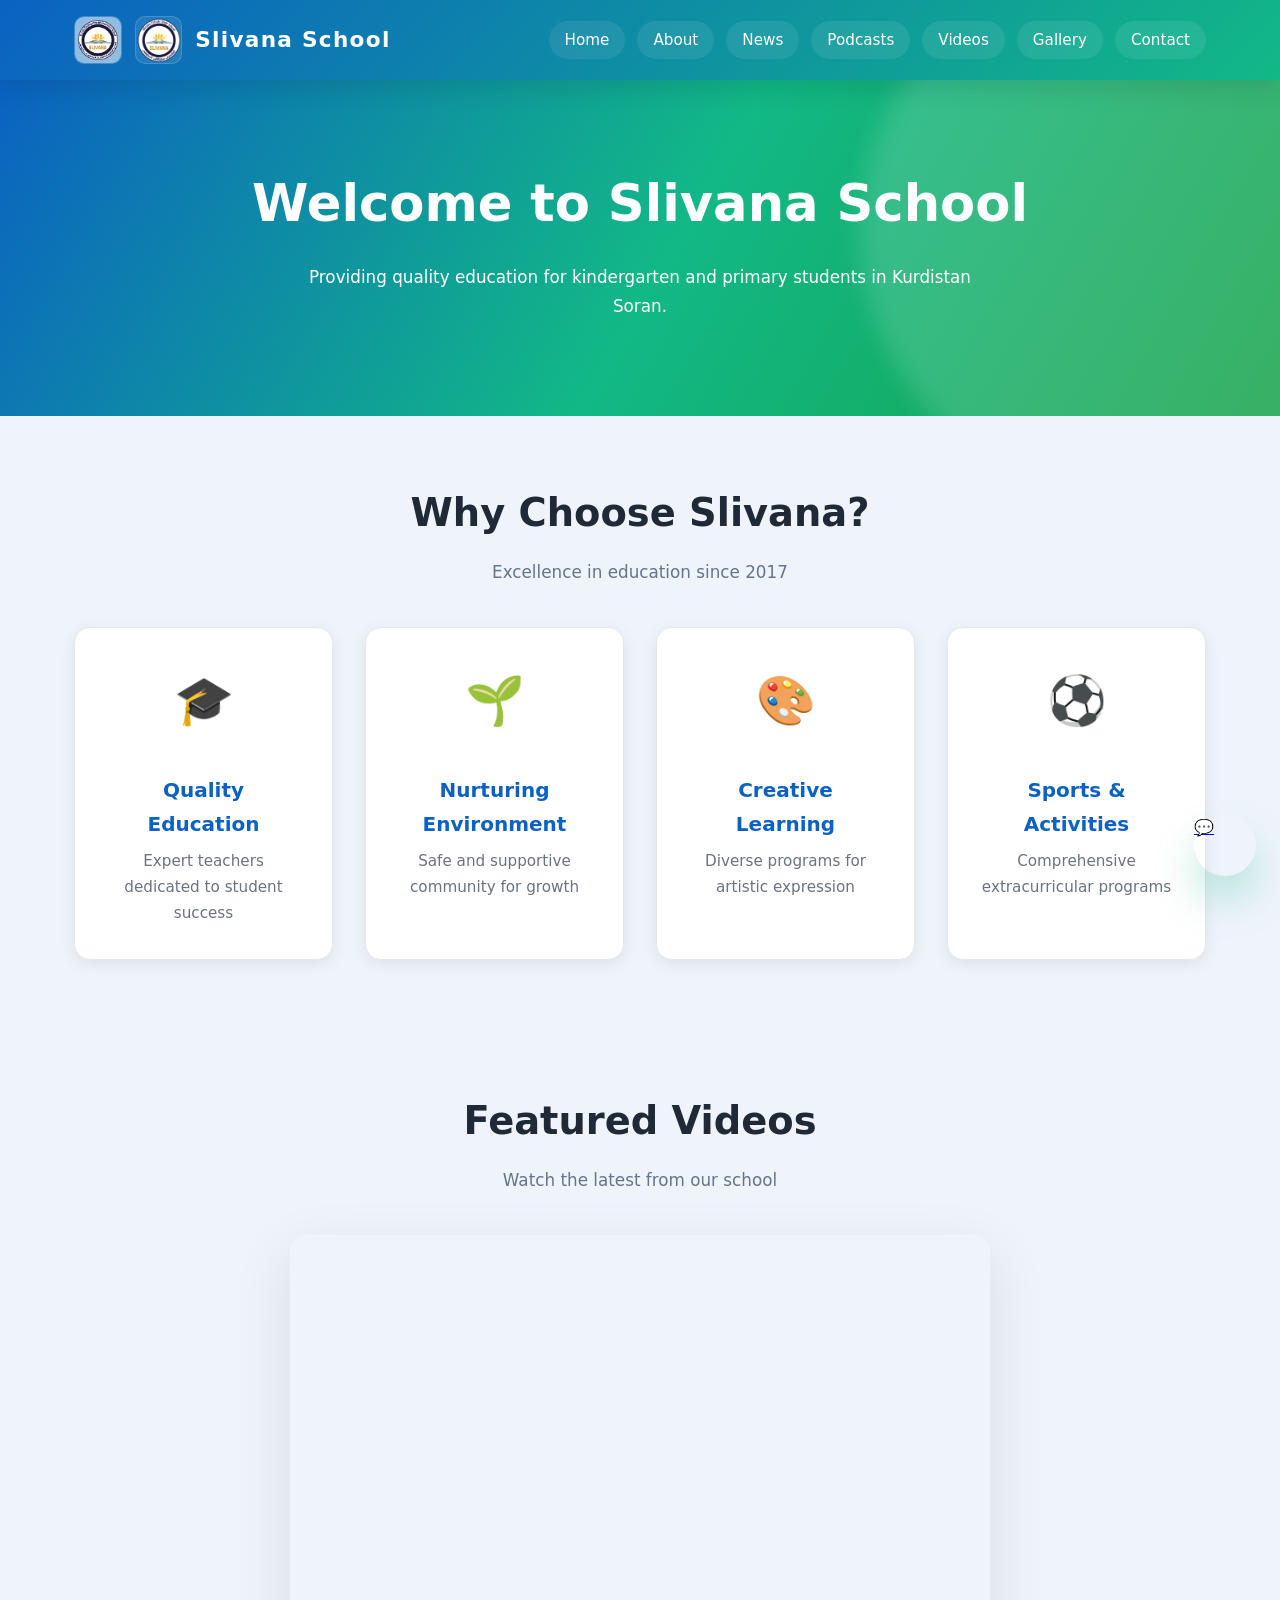
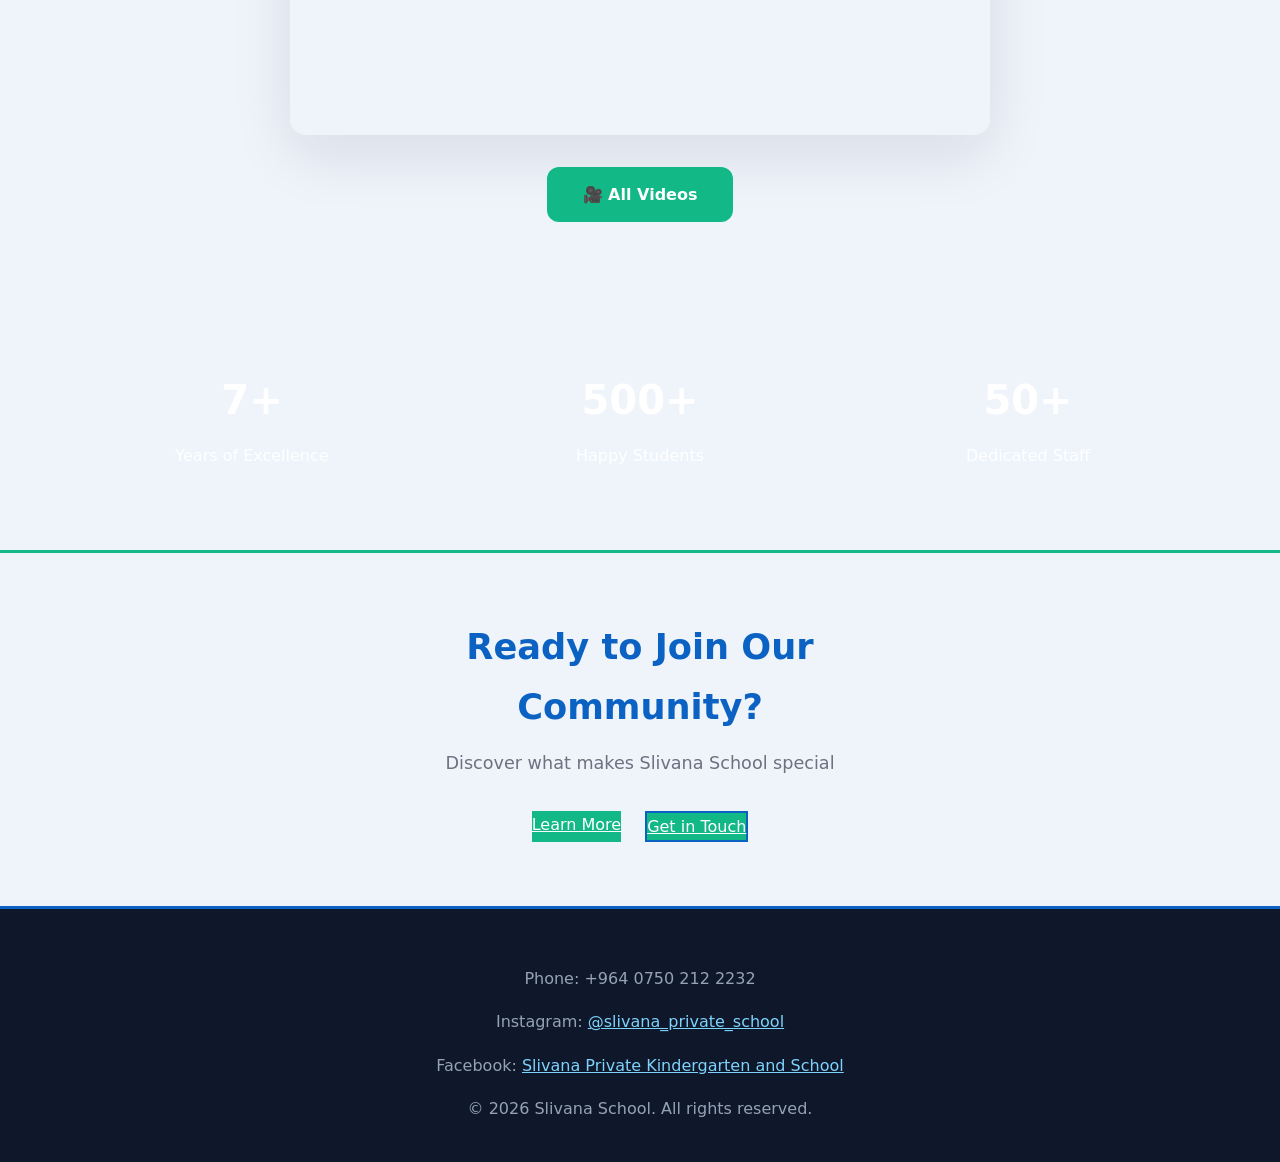
==== index.html @ aee82887 "Changes to be committed: 	new file:   README.md 	new file:   TODO.MD 	new file:   about.html 	new fi" ====
<!DOCTYPE html>
<html lang="en">
<head>
    <meta charset="UTF-8">
    <meta name="viewport" content="width=device-width, initial-scale=1.0">
    <title>Slivana School - Home</title>
    <link rel="icon" href="assets/logos/Elementry-school-logo.png">
    <link rel="stylesheet" href="css/style.css">
    <link rel="stylesheet" href="css/components.css">
    <link rel="stylesheet" href="css/responsive.css">
</head>
<body>
    <header>
        <div class="container">
            <div class="logo">
                <img src="assets/logos/Elementry-school-logo.png" alt="Slivana Elementary School Logo" class="logo-img">
                <img src="assets/logos/high-school-logo.png" alt="Slivana High School Logo" class="logo-img">
                <h1>Slivana School</h1>
            </div>
            <nav>
                <ul>
                    <li><a href="index.html">Home</a></li>
                    <li><a href="about.html">About</a></li>
                    <li><a href="news.html">News</a></li>
                    <li><a href="podcasts.html">Podcasts</a></li>
                    <li><a href="videos.html">Videos</a></li>
                    <li><a href="gallery.html">Gallery</a></li>
                    <li><a href="contact.html">Contact</a></li>
                </ul>
            </nav>
        </div>
    </header>

    <main>
        <section class="hero">
            <div class="container">
                <h2>Welcome to Slivana School</h2>
                <p>Providing quality education for kindergarten and primary students in Kurdistan Soran.</p>
            </div>
        </section>

        <section class="why-choose">
            <div class="container">
                <div class="section-header">
                    <h3>Why Choose Slivana?</h3>
                    <p>Excellence in education since 2017</p>
                </div>
                <div class="features-grid">
                    <div class="feature-card">
                        <div class="feature-icon">🎓</div>
                        <h4>Quality Education</h4>
                        <p>Expert teachers dedicated to student success</p>
                    </div>
                    <div class="feature-card">
                        <div class="feature-icon">🌱</div>
                        <h4>Nurturing Environment</h4>
                        <p>Safe and supportive community for growth</p>
                    </div>
                    <div class="feature-card">
                        <div class="feature-icon">🎨</div>
                        <h4>Creative Learning</h4>
                        <p>Diverse programs for artistic expression</p>
                    </div>
                    <div class="feature-card">
                        <div class="feature-icon">⚽</div>
                        <h4>Sports & Activities</h4>
                        <p>Comprehensive extracurricular programs</p>
                    </div>
                </div>
            </div>
        </section>

        <section class="featured-video">
            <div class="container">
                <div class="section-header">
                    <h3>Featured Videos</h3>
                    <p>Watch the latest from our school</p>
                </div>
                <div class="embed-wrapper-home">
                    <iframe src="https://www.instagram.com/reel/DW4LEtzjTVw/embed" width="100%" height="500" frameborder="0" style="border-radius: 16px;"></iframe>
                    <a href="videos.html" class="btn btn-video">🎥 All Videos</a>
                </div>
            </div>
        </section>

        <section class="stats">
            <div class="container">
                <div class="stats-grid">
                    <div class="stat-card">
                        <h3>7+</h3>
                        <p>Years of Excellence</p>
                    </div>
                    <div class="stat-card">
                        <h3>500+</h3>
                        <p>Happy Students</p>
                    </div>
                    <div class="stat-card">
                        <h3>50+</h3>
                        <p>Dedicated Staff</p>
                    </div>
                </div>
            </div>
        </section>

        <section class="cta">
            <div class="container">
                <div class="cta-content">
                    <h3>Ready to Join Our Community?</h3>
                    <p>Discover what makes Slivana School special</p>
                    <div class="cta-buttons">
                        <a href="about.html" class="btn">Learn More</a>
                        <a href="contact.html" class="btn btn-secondary">Get in Touch</a>
                    </div>
                </div>
            </div>
        </section>
    </main>

    <footer>
        <div class="container">
            <div class="contact-info">
                <p>Phone: +964 0750 212 2232</p>
                <p>Instagram: <a href="https://www.instagram.com/slivana_private_school/">@slivana_private_school</a></p>
                <p>Facebook: <a href="https://www.facebook.com/slivanaprivatekindergartenandschool">Slivana Private Kindergarten and School</a></p>
            </div>
            <p>&copy; 2026 Slivana School. All rights reserved.</p>
        </div>
    </footer>

    <script src="js/main.js"></script>

    <a href="https://wa.me/9647502122232" class="whatsapp-btn" target="_blank">💬</a>
</body>
</html>
---- css/style.css ----
/* Reset and base styles */
* {
    margin: 0;
    padding: 0;
    box-sizing: border-box;
}

body {
    font-family: 'Inter', system-ui, -apple-system, BlinkMacSystemFont, 'Segoe UI', sans-serif;
    background: #eff4fb;
    color: #1f2937;
    line-height: 1.7;
}

.container {
    max-width: 1180px;
    margin: 0 auto;
    padding: 0 24px;
}

html {
    scroll-behavior: smooth;
}

button,
a.btn {
    transition: all 0.25s ease;
}

/* Header */
header {
    background: linear-gradient(135deg, #0b62c2, #12b886);
    color: white;
    padding: 1rem 0;
    position: sticky;
    top: 0;
    z-index: 50;
    box-shadow: 0 8px 24px rgba(15, 23, 42, 0.12);
}

header .container {
    display: flex;
    align-items: center;
    justify-content: space-between;
    gap: 1rem;
}

.logo {
    display: flex;
    align-items: center;
    gap: 0.8rem;
}

.logo-img {
    height: 48px;
    width: auto;
    border-radius: 10px;
    border: 1px solid rgba(255,255,255,0.15);
    background: rgba(255,255,255,0.1);
}

.logo h1 {
    font-size: 1.35rem;
    letter-spacing: 0.06em;
    font-weight: 700;
}

nav ul {
    list-style: none;
    display: flex;
    flex-wrap: wrap;
    gap: 0.75rem;
    justify-content: flex-end;
}

nav a {
    color: white;
    text-decoration: none;
    padding: 0.65rem 1rem;
    border-radius: 999px;
    font-size: 0.95rem;
    background: rgba(255,255,255,0.08);
}

nav a:hover,
nav a.active {
    background: rgba(255,255,255,0.2);
}

/* Hero */
.hero {
    background: linear-gradient(120deg, #0b62c2 0%, #12b886 52%, #16a34a 100%);
    color: white;
    text-align: center;
    padding: 5rem 0 4rem;
    position: relative;
    overflow: hidden;
}

.hero::after {
    content: '';
    position: absolute;
    width: 540px;
    height: 540px;
    border-radius: 50%;
    background: rgba(255,255,255,0.15);
    top: -120px;
    right: -120px;
    filter: blur(12px);
}

.hero h2 {
    font-size: clamp(2.5rem, 4vw, 3.8rem);
    max-width: 820px;
    margin: 0 auto 1rem;
    animation: fadeInUp 0.8s ease both;
}

.hero p {
    max-width: 700px;
    margin: 0 auto 2rem;
    font-size: 1.05rem;
    opacity: 0.95;
    animation: fadeInUp 0.9s ease both;
}

.hero .btn {
    font-weight: 700;
    letter-spacing: 0.02em;
    box-shadow: 0 15px 35px rgba(16, 185, 129, 0.22);
}

/* Section cards */
section {
    padding: 4rem 0;
}

section:not(.hero) {
    background: transparent;
}

section .container {
    animation: fadeInUp 0.8s ease both;
}

section h3 {
    font-size: clamp(2rem, 3vw, 2.6rem);
    margin-bottom: 1.5rem;
}

.section-header {
    text-align: center;
    margin-bottom: 2.5rem;
    animation: fadeInUp 0.8s ease both;
}

.section-header h3 {
    margin: 0 0 0.8rem 0;
}

.section-header p {
    color: #64748b;
    font-size: 1.05rem;
    max-width: 620px;
    margin: 0 auto;
}

.videos-grid {
    display: grid;
    grid-template-columns: repeat(auto-fill, minmax(340px, 1fr));
    gap: 1.8rem;
}

.podcasts-grid {
    display: grid;
    grid-template-columns: repeat(auto-fit, minmax(480px, 1fr));
    gap: 2rem;
}

.search-container {
    margin-bottom: 2.5rem;
    display: flex;
    justify-content: center;
}

#search-input {
    width: 100%;
    max-width: 500px;
    padding: 0.85rem 1.2rem;
    border: 1px solid rgba(15, 23, 42, 0.12);
    border-radius: 12px;
    background: rgba(255,255,255,0.95);
    font-size: 0.95rem;
    color: #1f2937;
    box-shadow: 0 4px 15px rgba(15, 23, 42, 0.06);
    transition: all 0.3s ease;
}

#search-input:focus {
    outline: none;
    border-color: #12b886;
    box-shadow: 0 8px 25px rgba(18, 184, 134, 0.12);
}

/* About Page */
.about-text {
    background: rgba(255,255,255,0.95);
    border-radius: 18px;
    padding: 2rem;
    border: 1px solid rgba(15, 23, 42, 0.08);
    box-shadow: 0 20px 60px rgba(15, 23, 42, 0.06);
    max-width: 820px;
    margin: 0 auto;
}

.about-text h4 {
    font-size: 1.2rem;
    color: #0f172a;
    margin-top: 1.5rem;
    margin-bottom: 0.8rem;
    font-weight: 700;
}

.about-text p {
    color: #475569;
    margin-bottom: 1rem;
}

.about-text ul {
    margin: 1rem 0;
    padding-left: 1.5rem;
    color: #475569;
}

.about-text ul li {
    margin-bottom: 0.5rem;
}

/* Contact Page */
.contact-wrapper {
    display: grid;
    grid-template-columns: 1fr 1fr;
    gap: 2rem;
    margin-bottom: 3rem;
}

.contact-info-box,
.contact-form-box {
    background: rgba(255,255,255,0.95);
    border-radius: 18px;
    padding: 2.2rem;
    border: 1px solid rgba(15, 23, 42, 0.08);
    box-shadow: 0 20px 60px rgba(15, 23, 42, 0.06);
}

.contact-info-box h4,
.contact-form-box h4 {
    font-size: 1.2rem;
    color: #0f172a;
    margin-bottom: 1.2rem;
    font-weight: 700;
}

.contact-info-box p,
.contact-form-box p {
    color: #475569;
    margin-bottom: 0.8rem;
    font-size: 0.95rem;
}

.contact-form-box form {
    display: flex;
    flex-direction: column;
    gap: 1.2rem;
}

.form-group {
    display: flex;
    flex-direction: column;
}

.form-group label {
    color: #1f2937;
    font-weight: 600;
    margin-bottom: 0.5rem;
    font-size: 0.95rem;
}

.form-group input,
.form-group textarea {
    padding: 0.85rem;
    border: 1px solid rgba(15, 23, 42, 0.12);
    border-radius: 12px;
    background: rgba(255,255,255,0.95);
    font-family: inherit;
    font-size: 0.95rem;
    color: #1f2937;
    transition: all 0.3s ease;
}

.form-group input:focus,
.form-group textarea:focus {
    outline: none;
    border-color: #12b886;
    box-shadow: 0 0 0 3px rgba(18, 184, 134, 0.1);
}

.form-group textarea {
    resize: vertical;
    min-height: 120px;
}

.intro {
    padding-top: 2rem;
}

.intro p,
.about-text p {
    max-width: 780px;
    margin: 0 auto;
    color: #4b5563;
    font-size: 1.05rem;
}

.about-text ul {
    list-style: disc;
    margin: 1rem auto 0;
    max-width: 620px;
    color: #4b5563;
    padding-left: 1.2rem;
}

/* Cards */
.news-card,
.podcast-card,
.video-card,
.links-grid a,
.contact-card,
.event-card,
.staff-card {
    background: rgba(255,255,255,0.95);
    border: 1px solid rgba(15, 23, 42, 0.08);
    border-radius: 22px;
    box-shadow: 0 20px 60px rgba(15, 23, 42, 0.06);
    overflow: hidden;
}

.news-card,
.event-card,
.staff-card,
.video-card,
.podcast-card {
    padding: 1.4rem;
}

.news-card h4,
.podcast-card h4,
.video-card h4 {
    margin-bottom: 0.65rem;
    color: #0f172a;
}

.news-card p,
.podcast-info p,
.video-card p,
.about-text p {
    color: #475569;
}

.podcast-card {
    flex-wrap: wrap;
    gap: 1.2rem;
    align-items: flex-start;
}

.podcast-card iframe {
    min-width: 320px;
    flex: 0 0 320px;
    border-radius: 18px;
    height: 420px;
}

.podcast-info {
    flex: 1;
    min-width: 240px;
}

.video-card {
    display: grid;
    gap: 1rem;
    align-items: start;
}

.video-thumb {
    min-height: 220px;
    display: grid;
    place-items: center;
    background: linear-gradient(180deg, #e2e8f0 0%, #cbd5e1 100%);
    border-radius: 18px;
    color: #1e293b;
    font-weight: 700;
    text-transform: uppercase;
    letter-spacing: 0.08em;
}

.video-details h4 {
    margin-top: 0;
}

.video-details a.btn {
    display: inline-block;
    margin-top: 0.65rem;
}

.links-grid {
    display: grid;
    grid-template-columns: repeat(auto-fit, minmax(200px, 1fr));
    gap: 1rem;
}

.links-grid a {
    display: flex;
    align-items: center;
    justify-content: center;
    min-height: 120px;
    font-weight: 600;
    color: #0f172a;
    background: rgba(255,255,255,0.95);
    border: 1px solid rgba(15, 23, 42, 0.08);
    border-radius: 20px;
    text-decoration: none;
}

.links-grid a:hover {
    background: #f8fafc;
    transform: translateY(-4px);
}

/* Forms */
input,
textarea {
    background: rgba(255,255,255,0.95);
    border: 1px solid rgba(15, 23, 42, 0.12);
}

button,
a.btn {
    background: #12b886;
    color: white;
}

button:hover,
a.btn:hover {
    background: #0f766e;
}

/* WhatsApp Button */
.whatsapp-btn {
    position: fixed;
    right: 24px;
    bottom: 24px;
    width: 62px;
    height: 62px;
    border-radius: 50%;
    padding: 0;
    border: none;
    box-shadow: 0 24px 40px rgba(16, 185, 129, 0.25);
}

/* Footer */
footer {
    background: #0f172a;
    color: #e2e8f0;
    text-align: center;
    padding: 2.5rem 0;
}

footer a {
    color: #7dd3fc;
}

footer p {
    margin-top: 1rem;
    color: #94a3b8;
}

/* Animations */
@keyframes fadeInUp {
    from {
        opacity: 0;
        transform: translateY(20px);
    }
    to {
        opacity: 1;
        transform: translateY(0);
    }
}

.fade-in {
    animation: fadeInUp 0.8s ease both;
}

/* Responsive */
@media (max-width: 900px) {
    nav ul {
        justify-content: center;
    }

    header .container {
        flex-direction: column;
        align-items: stretch;
    }

    .podcast-card iframe {
        width: 100%;
        min-width: auto;
        height: 360px;
    }
}

/* Embed Wrappers */
.embed-wrapper-home {
    display: flex;
    flex-direction: column;
    align-items: center;
    gap: 2rem;
    max-width: 700px;
    margin: 0 auto;
}

.embed-wrapper-home iframe {
    width: 100%;
    height: 500px;
    box-shadow: 0 20px 60px rgba(15, 23, 42, 0.1);
    border-radius: 16px;
}

.btn-podcast,
.btn-video {
    background: linear-gradient(135deg, #0b62c2, #12b886);
    color: white;
    padding: 0.9rem 2.2rem;
    border-radius: 12px;
    font-weight: 600;
    text-decoration: none;
    display: inline-block;
    transition: all 0.35s cubic-bezier(0.34, 1.56, 0.64, 1);
    border: none;
    cursor: pointer;
    font-size: 1rem;
}

.btn-podcast:hover,
.btn-video:hover {
    transform: translateY(-4px);
    box-shadow: 0 16px 40px rgba(18, 184, 134, 0.4);
}

/* Videos Grid Embeds */
.videos-grid-embeds {
    display: grid;
    grid-template-columns: 1fr;
    gap: 3rem;
}

.video-card-embed {
    background: transparent;
    border-radius: 16px;
    overflow: hidden;
    transition: all 0.35s cubic-bezier(0.34, 1.56, 0.64, 1);
}

.video-card-embed:hover {
    transform: translateY(-4px);
}

.video-embed-wrapper {
    width: 100%;
    margin-bottom: 1.5rem;
}

.video-embed-wrapper iframe {
    width: 100%;
    height: 500px;
    max-width: 100%;
    box-shadow: 0 20px 60px rgba(15, 23, 42, 0.1);
    border-radius: 16px;
}

.video-info {
    background: rgba(255,255,255,0.95);
    border: 1px solid rgba(15, 23, 42, 0.08);
    border-radius: 12px;
    padding: 1.5rem;
    box-shadow: 0 4px 16px rgba(15, 23, 42, 0.05);
}

.video-info h4 {
    color: #0b62c2;
    font-size: 1.2rem;
    margin: 0 0 0.8rem 0;
}

.video-info p {
    color: #6b7280;
    font-size: 0.95rem;
    margin: 0.5rem 0;
    line-height: 1.5;
}

.video-date {
    color: #9ca3af;
    font-size: 0.85rem !important;
}

/* Podcasts Embeds */
.podcasts-embeds {
    display: grid;
    grid-template-columns: 1fr;
    gap: 2.5rem;
    max-width: 800px;
    margin: 0 auto;
}

/* Podcast Embeds */
.podcast-embed {
    background: transparent;
    border-radius: 16px;
    overflow: hidden;
    transition: all 0.35s cubic-bezier(0.34, 1.56, 0.64, 1);
    display: flex;
    flex-direction: column;
    gap: 1.5rem;
}

.podcast-embed:hover {
    transform: translateY(-4px);
}

.embed-wrapper {
    width: 100%;
    display: flex;
    justify-content: center;
}

.embed-wrapper iframe {
    width: 100%;
    max-width: 540px;
    height: 520px;
    border-radius: 16px;
    box-shadow: 0 20px 60px rgba(15, 23, 42, 0.1);
}

.podcast-details {
    background: rgba(255,255,255,0.95);
    border: 1px solid rgba(15, 23, 42, 0.08);
    border-radius: 12px;
    padding: 1.5rem;
    text-align: center;
    box-shadow: 0 4px 16px rgba(15, 23, 42, 0.05);
}

.podcast-details h4 {
    color: #0b62c2;
    font-size: 1.25rem;
    margin: 0 0 0.8rem 0;
}

.podcast-details p {
    color: #6b7280;
    font-size: 0.95rem;
    margin: 0.4rem 0;
}

/* Why Choose Section */
.why-choose {
    background: linear-gradient(135deg, rgba(11, 98, 194, 0.05), rgba(18, 184, 134, 0.05));
    padding: 4rem 0;
}

.features-grid {
    display: grid;
    grid-template-columns: repeat(auto-fit, minmax(240px, 1fr));
    gap: 2rem;
}

.feature-card {
    background: white;
    padding: 2rem;
    border-radius: 16px;
    text-align: center;
    box-shadow: 0 4px 16px rgba(0, 0, 0, 0.08);
    transition: all 0.35s cubic-bezier(0.4, 0, 0.2, 1);
    border: 1px solid #e5e7eb;
}

.feature-card:hover {
    transform: translateY(-8px);
    box-shadow: 0 20px 48px rgba(0, 0, 0, 0.12);
    border-color: #12b886;
}

.feature-icon {
    font-size: 3rem;
    margin-bottom: 1rem;
    display: inline-block;
}

.feature-card h4 {
    font-size: 1.25rem;
    margin: 1rem 0 0.5rem;
    color: #0b62c2;
}

.feature-card p {
    color: #6b7280;
    font-size: 0.95rem;
}

/* Stats Section */
.stats {
    background: linear-gradient(135deg, #0b62c2, #12b886);
    padding: 3.5rem 0;
    color: white;
}

.stats-grid {
    display: grid;
    grid-template-columns: repeat(auto-fit, minmax(200px, 1fr));
    gap: 2rem;
    text-align: center;
}

.stat-card {
    padding: 1.5rem;
}

.stat-card h3 {
    font-size: 2.5rem;
    margin-bottom: 0.5rem;
    font-weight: 700;
}

.stat-card p {
    font-size: 1rem;
    opacity: 0.95;
}

/* CTA Section */
.cta {
    background: linear-gradient(135deg, rgba(11, 98, 194, 0.1), rgba(18, 184, 134, 0.1));
    padding: 4rem 0;
    border-top: 3px solid #12b886;
    border-bottom: 3px solid #0b62c2;
}

.cta-content {
    text-align: center;
    max-width: 600px;
    margin: 0 auto;
}

.cta-content h3 {
    font-size: 2.2rem;
    margin-bottom: 0.8rem;
    color: #0b62c2;
}

.cta-content p {
    font-size: 1.1rem;
    color: #6b7280;
    margin-bottom: 2rem;
}

.cta-buttons {
    display: flex;
    gap: 1.5rem;
    justify-content: center;
    flex-wrap: wrap;
}

.btn-secondary {
    background: transparent;
    border: 2px solid #0b62c2;
    color: #0b62c2;
}

.btn-secondary:hover {
    background: #0b62c2;
    color: white;
}

@media (max-width: 680px) {
    .hero {
        padding: 3rem 0 2rem;
    }

    .hero h2 {
        font-size: 2.4rem;
    }

    .links-grid,
    .achievements-grid,
    .podcast-card,
    .video-card {
        grid-template-columns: 1fr;
    }

    nav a {
        padding: 0.65rem 0.85rem;
    }
    
    .why-choose {
        padding: 2.5rem 0;
    }
    
    .features-grid {
        gap: 1.2rem;
    }
    
    .feature-card {
        padding: 1.5rem;
    }
    
    .stats-grid {
        gap: 1.2rem;
    }
    
    .stat-card h3 {
        font-size: 2rem;
    }
    
    .cta-content h3 {
        font-size: 1.6rem;
    }
    
    .cta-buttons {
        flex-direction: column;
        gap: 1rem;
    }
    
    .cta-buttons a {
        width: 100%;
    }
}
---- css/components.css ----
/* Components */

/* News Card */
.news-card {
    background: rgba(255,255,255,0.95);
    padding: 1.4rem;
    border-radius: 16px;
    border: 1px solid rgba(15, 23, 42, 0.08);
    box-shadow: 0 20px 60px rgba(15, 23, 42, 0.06);
    transition: all 0.35s cubic-bezier(0.34, 1.56, 0.64, 1);
}

.news-card:hover {
    transform: translateY(-8px);
    box-shadow: 0 30px 80px rgba(15, 23, 42, 0.12);
}

.news-card h4 {
    margin-bottom: 0.65rem;
    font-size: 1.15rem;
    color: #0f172a;
}

.news-card p {
    color: #475569;
    font-size: 0.95rem;
}

/* Podcast Card */
.podcast-card {
    background: rgba(255,255,255,0.95);
    border: 1px solid rgba(15, 23, 42, 0.08);
    border-radius: 20px;
    padding: 2rem;
    display: flex;
    gap: 1.8rem;
    align-items: flex-start;
    box-shadow: 0 20px 60px rgba(15, 23, 42, 0.06);
    transition: all 0.35s cubic-bezier(0.34, 1.56, 0.64, 1);
}

.podcast-card:hover {
    transform: translateY(-6px);
    box-shadow: 0 30px 80px rgba(15, 23, 42, 0.12);
}

.podcast-card iframe {
    border-radius: 16px;
    flex-shrink: 0;
    width: 360px;
    height: 480px;
    border: none;
}

.podcast-info {
    flex: 1;
    display: flex;
    flex-direction: column;
    gap: 0.8rem;
}

.podcast-info h4 {
    font-size: 1.25rem;
    color: #0f172a;
    margin: 0;
}

.podcast-info p {
    color: #475569;
    font-size: 0.95rem;
    margin: 0;
}

.podcast-info p:first-of-type {
    font-weight: 600;
    color: #12b886;
}

/* Video Card */
.video-card {
    background: rgba(255,255,255,0.95);
    border: 1px solid rgba(15, 23, 42, 0.08);
    border-radius: 18px;
    padding: 1.2rem;
    box-shadow: 0 20px 60px rgba(15, 23, 42, 0.06);
    transition: all 0.35s cubic-bezier(0.34, 1.56, 0.64, 1);
    display: grid;
    grid-template-columns: 1fr 2fr;
    gap: 1.2rem;
    align-items: center;
}

.video-card:hover {
    transform: translateY(-6px);
    box-shadow: 0 30px 80px rgba(15, 23, 42, 0.12);
}

.video-thumb {
    min-height: 180px;
    border-radius: 14px;
    background: linear-gradient(135deg, #e2e8f0 0%, #cbd5e1 100%);
    display: flex;
    align-items: center;
    justify-content: center;
    font-size: 3rem;
    cursor: pointer;
    transition: all 0.3s ease;
}

.video-thumb:hover {
    background: linear-gradient(135deg, #cbd5e1 0%, #94a3b8 100%);
    transform: scale(1.05);
}

.video-thumb a {
    text-decoration: none;
    font-size: 3rem;
    display: flex;
    align-items: center;
    justify-content: center;
}

.video-details h4 {
    font-size: 1.15rem;
    color: #0f172a;
    margin-bottom: 0.5rem;
}

.video-desc {
    color: #64748b;
    font-size: 0.9rem;
    margin-bottom: 0.8rem;
}

.video-date {
    color: #94a3b8;
    font-size: 0.85rem;
    margin-bottom: 1rem;
}

.video-details .btn {
    display: inline-block;
    padding: 0.6rem 1rem;
    font-size: 0.9rem;
}

/* Featured Video Showcase */
.video-showcase {
    display: flex;
    flex-direction: column;
    align-items: center;
    gap: 2rem;
}

.video-embed {
    width: 100%;
    max-width: 580px;
}

.video-embed a {
    display: block;
    text-decoration: none;
    border-radius: 18px;
    overflow: hidden;
    box-shadow: 0 20px 60px rgba(15, 23, 42, 0.12);
    transition: all 0.35s cubic-bezier(0.34, 1.56, 0.64, 1);
}

.video-embed a:hover {
    transform: translateY(-8px);
    box-shadow: 0 30px 90px rgba(15, 23, 42, 0.18);
}

.video-thumb-featured {
    width: 100%;
    aspect-ratio: 16 / 9;
    background: linear-gradient(135deg, #12b886 0%, #0f766e 100%);
    display: flex;
    align-items: center;
    justify-content: center;
    font-size: 4rem;
}

.video-embed p {
    text-align: center;
    color: #0f172a;
    font-weight: 600;
    padding: 1rem;
    margin: 0;
    background: white;
}

/* Event Card */
.event-card {
    background: rgba(255,255,255,0.95);
    border: 1px solid rgba(15, 23, 42, 0.08);
    border-radius: 16px;
    padding: 1.4rem;
    box-shadow: 0 20px 60px rgba(15, 23, 42, 0.06);
    transition: all 0.3s ease;
    margin-bottom: 1.2rem;
}

.event-card:hover {
    transform: translateX(4px);
}

.event-card h4 {
    color: #0f172a;
    margin-bottom: 0.5rem;
}

.event-card p {
    color: #475569;
    font-size: 0.95rem;
}

/* Staff Card */
.staff-card {
    background: rgba(255,255,255,0.95);
    border: 1px solid rgba(15, 23, 42, 0.08);
    border-radius: 16px;
    padding: 1.4rem;
    text-align: center;
    box-shadow: 0 20px 60px rgba(15, 23, 42, 0.06);
    transition: all 0.35s cubic-bezier(0.34, 1.56, 0.64, 1);
}

.staff-card:hover {
    transform: translateY(-6px);
    box-shadow: 0 30px 80px rgba(15, 23, 42, 0.12);
}

.staff-card img {
    width: 100px;
    height: 100px;
    border-radius: 50%;
    margin-bottom: 1rem;
    border: 3px solid #12b886;
    object-fit: cover;
}

.staff-card h4 {
    color: #0f172a;
    margin-bottom: 0.3rem;
}

.staff-card p {
    color: #475569;
    font-size: 0.95rem;
}

/* Gallery */
.gallery-grid {
    display: grid;
    grid-template-columns: repeat(auto-fit, minmax(240px, 1fr));
    gap: 1.2rem;
}

.gallery-item {
    border-radius: 16px;
    overflow: hidden;
    box-shadow: 0 20px 60px rgba(15, 23, 42, 0.06);
    transition: all 0.35s cubic-bezier(0.34, 1.56, 0.64, 1);
}

.gallery-item:hover {
    transform: scale(1.04);
    box-shadow: 0 30px 80px rgba(15, 23, 42, 0.12);
}

.gallery-item img {
    width: 100%;
    height: 100%;
    object-fit: cover;
    display: block;
}

/* Staff Grid */
.staff-grid {
    display: grid;
    grid-template-columns: repeat(auto-fit, minmax(250px, 1fr));
    gap: 1.2rem;
}
---- css/responsive.css ----
/* Responsive styles */
@media (max-width: 920px) {
    header .container {
        flex-direction: column;
        gap: 1rem;
    }

    nav ul {
        justify-content: center;
        flex-wrap: wrap;
    }

    .podcast-card {
        flex-direction: column;
        gap: 1.2rem;
    }

    .podcast-card iframe {
        width: 100%;
        height: 420px;
    }

    .video-card {
        grid-template-columns: 1fr;
        gap: 1rem;
    }

    .video-showcase {
        width: 100%;
    }
}

@media (max-width: 680px) {
    .hero {
        padding: 2.5rem 0;
    }

    .hero h2 {
        font-size: 2rem;
    }

    .hero p {
        font-size: 0.95rem;
    }

    section {
        padding: 2.5rem 0;
    }

    section h3 {
        font-size: 1.8rem;
        margin-bottom: 1.2rem;
    }

    .podcast-card {
        padding: 1.2rem;
        gap: 1rem;
    }

    .podcast-card iframe {
        width: 100%;
        height: 360px;
    }

    .video-card {
        padding: 1rem;
    }

    .video-thumb {
        min-height: 140px;
        font-size: 2rem;
    }

    .links-grid,
    .videos-embeds,
    .podcasts-grid,
    .podcasts-embeds,
    .gallery-grid,
    .achievements-grid {
        grid-template-columns: 1fr;
    }
    
    .contact-wrapper {
        grid-template-columns: 1fr;
    }
    
    .embed-container {
        max-width: 100%;
    }

    .logo-img {
        height: 40px;
    }

    .logo h1 {
        font-size: 1.15rem;
    }

    nav a {
        padding: 0.5rem 0.7rem;
        font-size: 0.9rem;
    }

    .news-card,
    .event-card,
    .podcast-info {
        padding: 1rem;
    }

    .video-details h4 {
        font-size: 1rem;
    }

    .video-details .btn {
        font-size: 0.85rem;
        padding: 0.5rem 0.8rem;
    }
}

@media (max-width: 480px) {
    .hero h2 {
        font-size: 1.8rem;
    }

    nav ul {
        gap: 0.5rem;
    }

    nav a {
        padding: 0.4rem 0.6rem;
        font-size: 0.85rem;
    }

    .whatsapp-btn {
        width: 54px;
        height: 54px;
        font-size: 20px;
        bottom: 16px;
        right: 16px;
    }

    footer {
        padding: 1.5rem 0;
    }

    .video-thumb-featured {
        font-size: 2rem;
    }
}
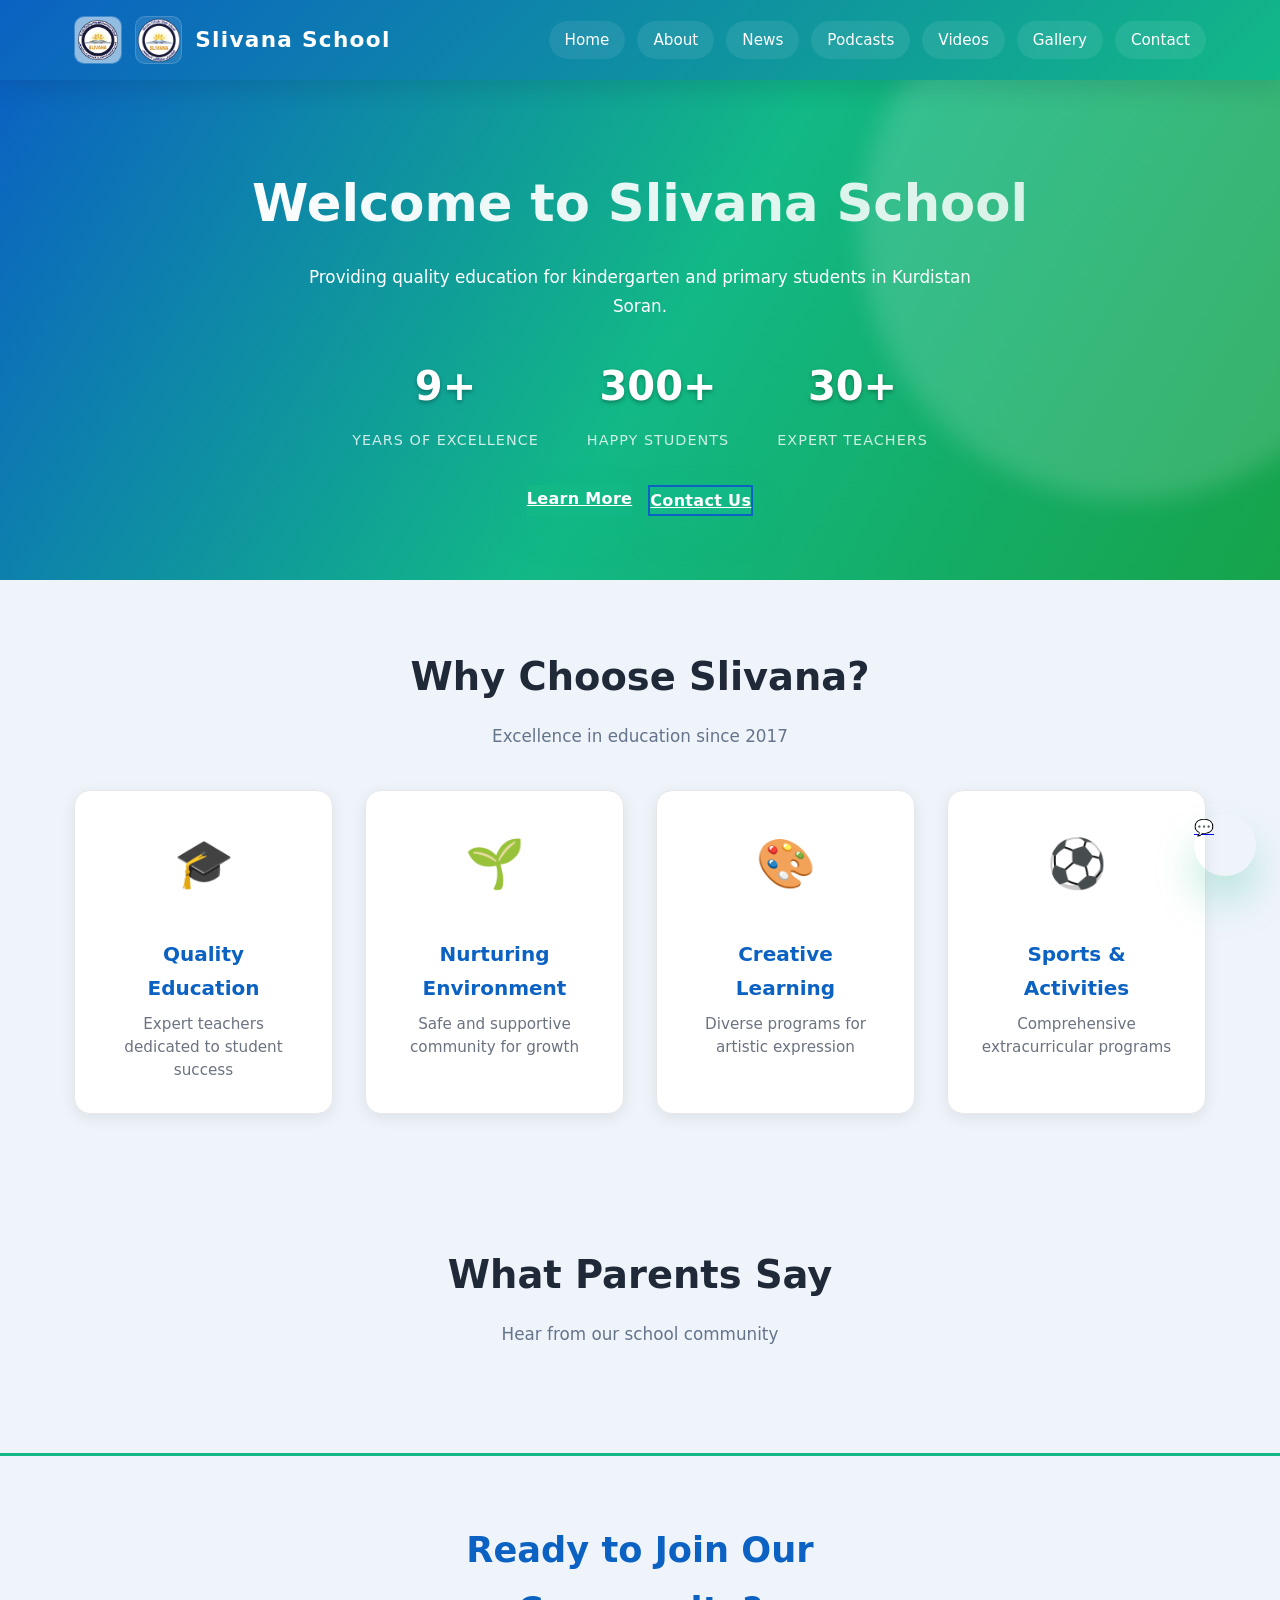
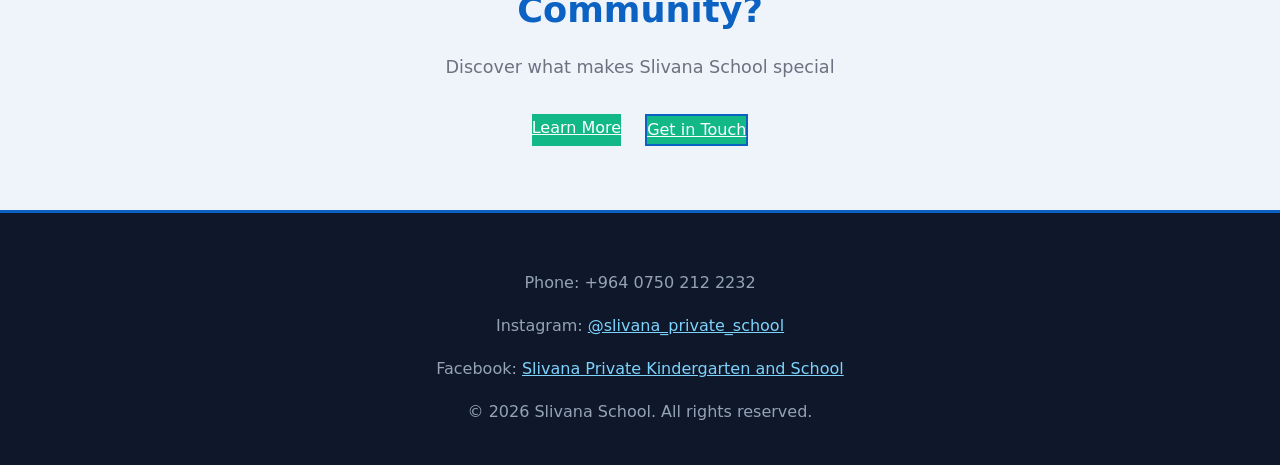
==== commit b0b2a494: "modified:   about.html 	modified:   css/responsive.css 	modified:   css/style.css 	modified:   data/" ====
--- a/index.html
+++ b/index.html
@@ -34,8 +34,28 @@
     <main>
         <section class="hero">
             <div class="container">
-                <h2>Welcome to Slivana School</h2>
-                <p>Providing quality education for kindergarten and primary students in Kurdistan Soran.</p>
+                <div class="hero-content">
+                    <h2>Welcome to Slivana School</h2>
+                    <p>Providing quality education for kindergarten and primary students in Kurdistan Soran.</p>
+                    <div class="hero-stats">
+                        <div class="stat-item">
+                            <div class="stat-number">9+</div>
+                            <div class="stat-label">Years of Excellence</div>
+                        </div>
+                        <div class="stat-item">
+                            <div class="stat-number">300+</div>
+                            <div class="stat-label">Happy Students</div>
+                        </div>
+                        <div class="stat-item">
+                            <div class="stat-number">30+</div>
+                            <div class="stat-label">Expert Teachers</div>
+                        </div>
+                    </div>
+                    <div class="hero-buttons">
+                        <a href="about.html" class="btn">Learn More</a>
+                        <a href="contact.html" class="btn btn-secondary">Contact Us</a>
+                    </div>
+                </div>
             </div>
         </section>
 
@@ -70,35 +90,13 @@
             </div>
         </section>
 
-        <section class="featured-video">
+        <section class="testimonials">
             <div class="container">
                 <div class="section-header">
-                    <h3>Featured Videos</h3>
-                    <p>Watch the latest from our school</p>
+                    <h3>What Parents Say</h3>
+                    <p>Hear from our school community</p>
                 </div>
-                <div class="embed-wrapper-home">
-                    <iframe src="https://www.instagram.com/reel/DW4LEtzjTVw/embed" width="100%" height="500" frameborder="0" style="border-radius: 16px;"></iframe>
-                    <a href="videos.html" class="btn btn-video">🎥 All Videos</a>
-                </div>
-            </div>
-        </section>
-
-        <section class="stats">
-            <div class="container">
-                <div class="stats-grid">
-                    <div class="stat-card">
-                        <h3>7+</h3>
-                        <p>Years of Excellence</p>
-                    </div>
-                    <div class="stat-card">
-                        <h3>500+</h3>
-                        <p>Happy Students</p>
-                    </div>
-                    <div class="stat-card">
-                        <h3>50+</h3>
-                        <p>Dedicated Staff</p>
-                    </div>
-                </div>
+        
             </div>
         </section>
 
--- a/css/style.css
+++ b/css/style.css
@@ -114,6 +114,10 @@
     max-width: 820px;
     margin: 0 auto 1rem;
     animation: fadeInUp 0.8s ease both;
+    background: linear-gradient(135deg, #ffffff, rgba(255,255,255,0.8));
+    -webkit-background-clip: text;
+    -webkit-text-fill-color: transparent;
+    background-clip: text;
 }
 
 .hero p {
@@ -122,6 +126,40 @@
     font-size: 1.05rem;
     opacity: 0.95;
     animation: fadeInUp 0.9s ease both;
+}
+
+.hero-stats {
+    display: flex;
+    justify-content: center;
+    gap: 3rem;
+    margin-bottom: 2rem;
+    animation: fadeInUp 1s ease both;
+}
+
+.stat-item {
+    text-align: center;
+}
+
+.stat-number {
+    font-size: 2.5rem;
+    font-weight: bold;
+    color: #ffffff;
+    margin-bottom: 0.5rem;
+    text-shadow: 0 2px 4px rgba(0,0,0,0.3);
+}
+
+.stat-label {
+    font-size: 0.9rem;
+    color: rgba(255,255,255,0.8);
+    text-transform: uppercase;
+    letter-spacing: 1px;
+}
+
+.hero-buttons {
+    display: flex;
+    gap: 1rem;
+    justify-content: center;
+    animation: fadeInUp 1.1s ease both;
 }
 
 .hero .btn {
@@ -234,6 +272,47 @@
 
 .about-text ul li {
     margin-bottom: 0.5rem;
+}
+
+.features-grid {
+    display: grid;
+    grid-template-columns: repeat(auto-fit, minmax(300px, 1fr));
+    gap: 2rem;
+    margin-top: 2rem;
+}
+
+.feature-card {
+    background: rgba(255,255,255,0.95);
+    border: 1px solid rgba(15, 23, 42, 0.08);
+    border-radius: 16px;
+    padding: 2rem;
+    text-align: center;
+    transition: all 0.35s cubic-bezier(0.34, 1.56, 0.64, 1);
+    box-shadow: 0 4px 16px rgba(15, 23, 42, 0.05);
+}
+
+.feature-card:hover {
+    transform: translateY(-4px);
+    box-shadow: 0 20px 40px rgba(15, 23, 42, 0.1);
+    border-color: #12b886;
+}
+
+.feature-icon {
+    font-size: 3rem;
+    margin-bottom: 1rem;
+}
+
+.feature-card h5 {
+    color: #0b62c2;
+    font-size: 1.2rem;
+    margin-bottom: 0.8rem;
+}
+
+.feature-card p {
+    color: #6b7280;
+    font-size: 0.95rem;
+    line-height: 1.5;
+    margin: 0;
 }
 
 /* Contact Page */
@@ -581,36 +660,10 @@
 
 .video-embed-wrapper iframe {
     width: 100%;
-    height: 500px;
+    height: 300px;
     max-width: 100%;
     box-shadow: 0 20px 60px rgba(15, 23, 42, 0.1);
     border-radius: 16px;
-}
-
-.video-info {
-    background: rgba(255,255,255,0.95);
-    border: 1px solid rgba(15, 23, 42, 0.08);
-    border-radius: 12px;
-    padding: 1.5rem;
-    box-shadow: 0 4px 16px rgba(15, 23, 42, 0.05);
-}
-
-.video-info h4 {
-    color: #0b62c2;
-    font-size: 1.2rem;
-    margin: 0 0 0.8rem 0;
-}
-
-.video-info p {
-    color: #6b7280;
-    font-size: 0.95rem;
-    margin: 0.5rem 0;
-    line-height: 1.5;
-}
-
-.video-date {
-    color: #9ca3af;
-    font-size: 0.85rem !important;
 }
 
 /* Podcasts Embeds */
@@ -646,7 +699,7 @@
 .embed-wrapper iframe {
     width: 100%;
     max-width: 540px;
-    height: 520px;
+    height: 300px;
     border-radius: 16px;
     box-shadow: 0 20px 60px rgba(15, 23, 42, 0.1);
 }
--- a/css/responsive.css
+++ b/css/responsive.css
@@ -31,16 +31,13 @@
 }
 
 @media (max-width: 680px) {
-    .hero {
-        padding: 2.5rem 0;
+    .hero-stats {
+        flex-direction: column;
+        gap: 1.5rem;
     }
 
-    .hero h2 {
+    .stat-number {
         font-size: 2rem;
-    }
-
-    .hero p {
-        font-size: 0.95rem;
     }
 
     section {
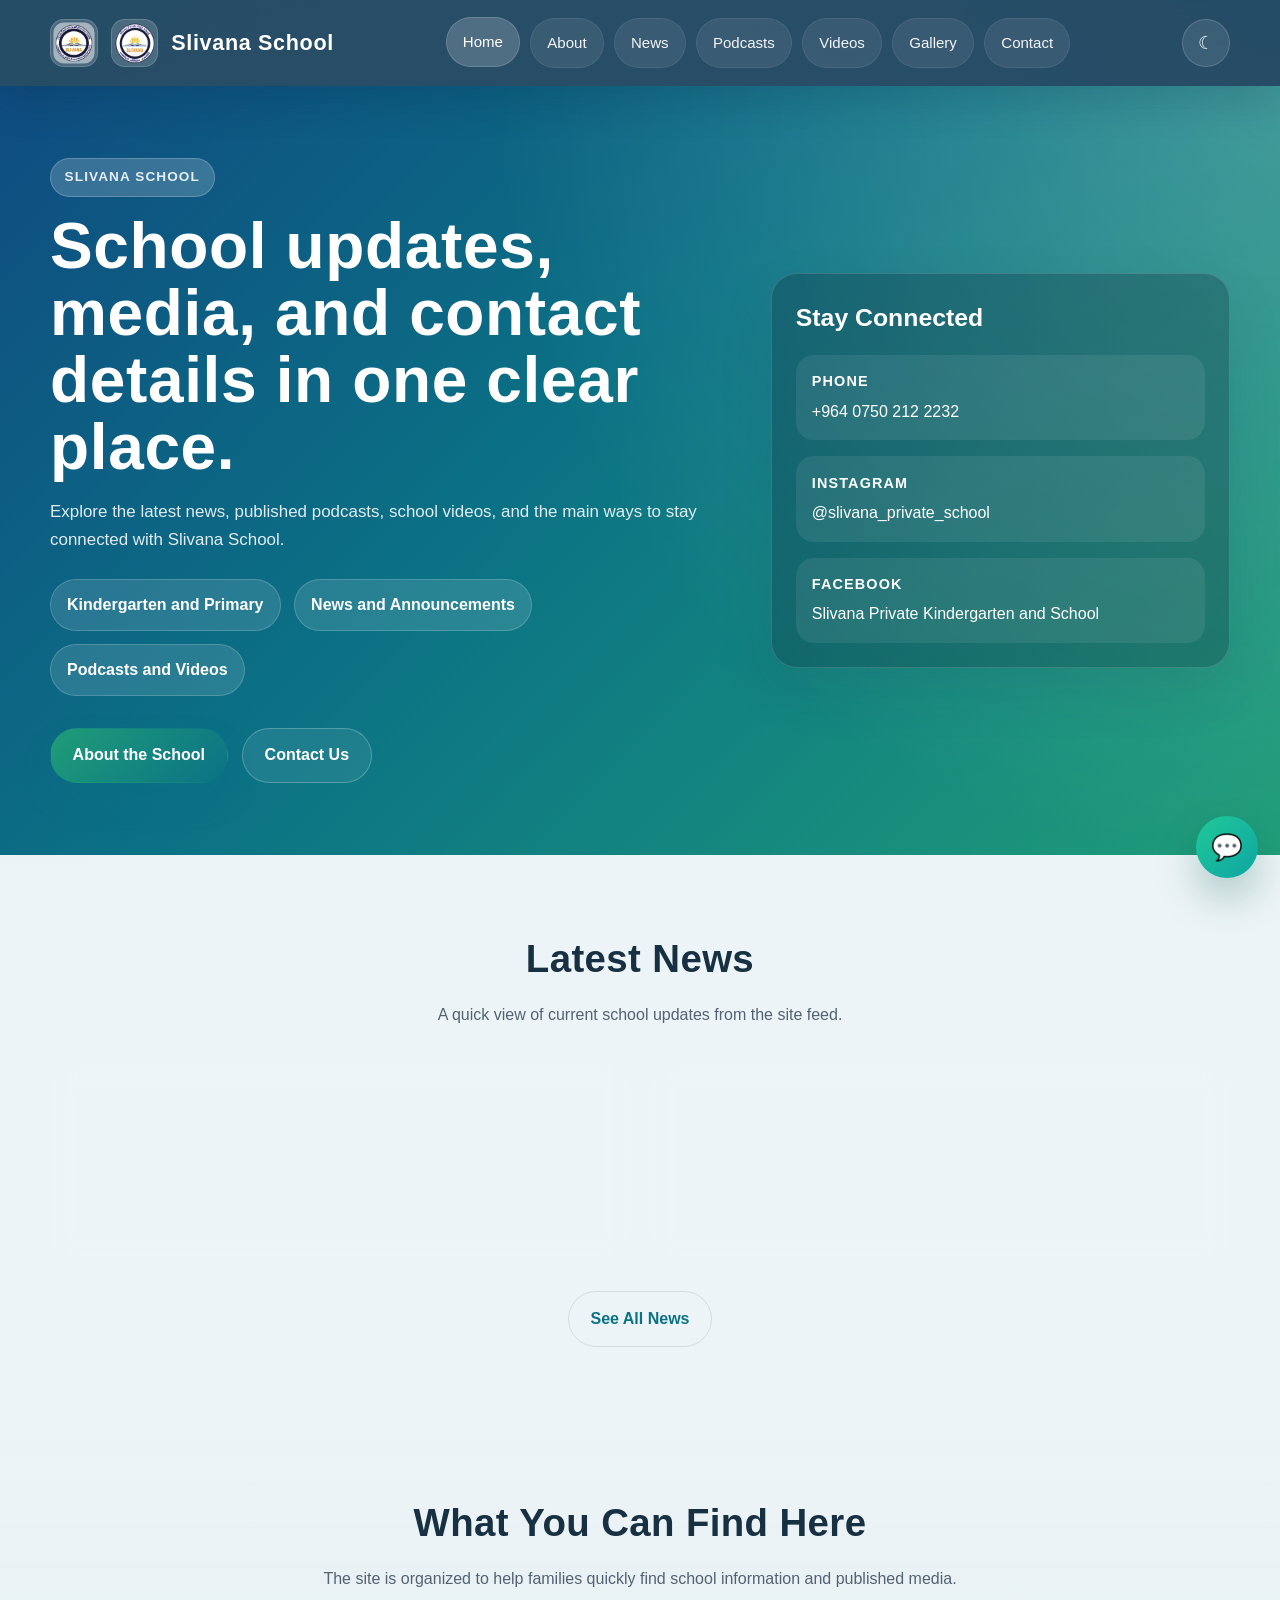
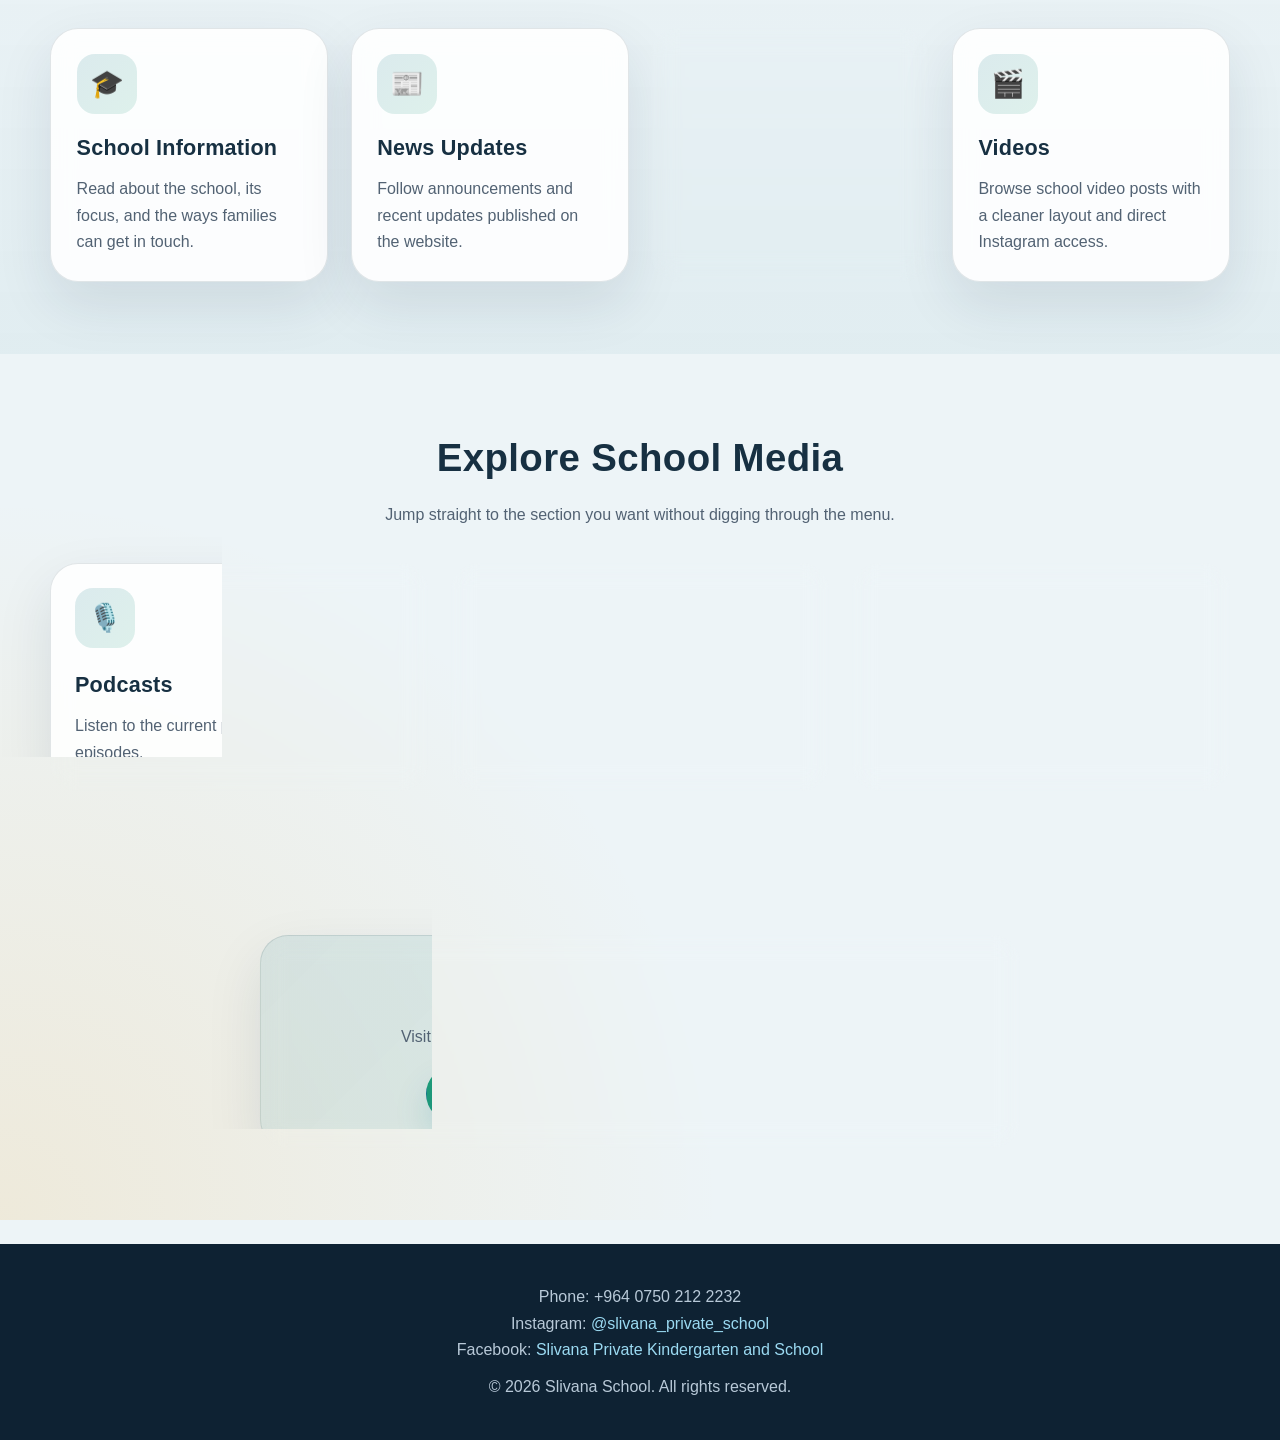
==== commit d92cb799: "new file:   .codex 	new file:   PODCAST.md 	modified:   TODO.MD modified:   about.html 	modified:   " ====
--- a/index.html
+++ b/index.html
@@ -28,86 +28,118 @@
                     <li><a href="contact.html">Contact</a></li>
                 </ul>
             </nav>
+            <button id="theme-toggle" class="theme-toggle" aria-label="Toggle light and dark mode">🌙</button>
         </div>
     </header>
 
     <main>
         <section class="hero">
             <div class="container">
-                <div class="hero-content">
-                    <h2>Welcome to Slivana School</h2>
-                    <p>Providing quality education for kindergarten and primary students in Kurdistan Soran.</p>
-                    <div class="hero-stats">
-                        <div class="stat-item">
-                            <div class="stat-number">9+</div>
-                            <div class="stat-label">Years of Excellence</div>
+                <div class="hero-layout">
+                    <div class="hero-content">
+                        <p class="eyebrow">Slivana School</p>
+                        <h2>School updates, media, and contact details in one clear place.</h2>
+                        <p>Explore the latest news, published podcasts, school videos, and the main ways to stay connected with Slivana School.</p>
+                        <div class="hero-badges">
+                            <span>Kindergarten and Primary</span>
+                            <span>News and Announcements</span>
+                            <span>Podcasts and Videos</span>
                         </div>
-                        <div class="stat-item">
-                            <div class="stat-number">300+</div>
-                            <div class="stat-label">Happy Students</div>
-                        </div>
-                        <div class="stat-item">
-                            <div class="stat-number">30+</div>
-                            <div class="stat-label">Expert Teachers</div>
+                        <div class="hero-buttons">
+                            <a href="about.html" class="btn">About the School</a>
+                            <a href="contact.html" class="btn btn-secondary">Contact Us</a>
                         </div>
                     </div>
-                    <div class="hero-buttons">
-                        <a href="about.html" class="btn">Learn More</a>
-                        <a href="contact.html" class="btn btn-secondary">Contact Us</a>
+                    <aside class="hero-panel">
+                        <h3>Stay Connected</h3>
+                        <ul class="hero-panel-list">
+                            <li><strong>Phone</strong><span>+964 0750 212 2232</span></li>
+                            <li><strong>Instagram</strong><a href="https://www.instagram.com/slivana_private_school/" target="_blank" rel="noopener noreferrer">@slivana_private_school</a></li>
+                            <li><strong>Facebook</strong><a href="https://www.facebook.com/slivanaprivatekindergartenandschool" target="_blank" rel="noopener noreferrer">Slivana Private Kindergarten and School</a></li>
+                        </ul>
+                    </div>
+                </div>                
+            </div>
+        </section>
+
+        <section class="section-shell">
+            <div class="container">
+                <div class="section-header">
+                    <h3>Latest News</h3>
+                    <p>A quick view of current school updates from the site feed.</p>
+                </div>
+                <div id="news-grid" class="news-grid" aria-live="polite"></div>
+                <div class="section-actions">
+                    <a href="news.html" class="btn btn-secondary">See All News</a>
+                </div>
+            </div>
+        </section>
+
+        <section class="section-shell why-choose">
+            <div class="container">
+                <div class="section-header">
+                    <h3>What You Can Find Here</h3>
+                    <p>The site is organized to help families quickly find school information and published media.</p>
+                </div>
+                <div class="features-grid">
+                    <div class="feature-card">
+                        <div class="feature-icon">🎓</div>
+                        <h4>School Information</h4>
+                        <p>Read about the school, its focus, and the ways families can get in touch.</p>
+                    </div>
+                    <div class="feature-card">
+                        <div class="feature-icon">📰</div>
+                        <h4>News Updates</h4>
+                        <p>Follow announcements and recent updates published on the website.</p>
+                    </div>
+                    <div class="feature-card">
+                        <div class="feature-icon">🎙️</div>
+                        <h4>Podcasts</h4>
+                        <p>Listen to the podcast posts that are already shared through the school’s media channels.</p>
+                    </div>
+                    <div class="feature-card">
+                        <div class="feature-icon">🎬</div>
+                        <h4>Videos</h4>
+                        <p>Browse school video posts with a cleaner layout and direct Instagram access.</p>
                     </div>
                 </div>
             </div>
         </section>
 
-        <section class="why-choose">
+        <section class="section-shell">
             <div class="container">
                 <div class="section-header">
-                    <h3>Why Choose Slivana?</h3>
-                    <p>Excellence in education since 2017</p>
+                    <h3>Explore School Media</h3>
+                    <p>Jump straight to the section you want without digging through the menu.</p>
                 </div>
-                <div class="features-grid">
-                    <div class="feature-card">
-                        <div class="feature-icon">🎓</div>
-                        <h4>Quality Education</h4>
-                        <p>Expert teachers dedicated to student success</p>
-                    </div>
-                    <div class="feature-card">
-                        <div class="feature-icon">🌱</div>
-                        <h4>Nurturing Environment</h4>
-                        <p>Safe and supportive community for growth</p>
-                    </div>
-                    <div class="feature-card">
-                        <div class="feature-icon">🎨</div>
-                        <h4>Creative Learning</h4>
-                        <p>Diverse programs for artistic expression</p>
-                    </div>
-                    <div class="feature-card">
-                        <div class="feature-icon">⚽</div>
-                        <h4>Sports & Activities</h4>
-                        <p>Comprehensive extracurricular programs</p>
-                    </div>
+                <div class="quick-links-grid">
+                    <a class="quick-link-card" href="podcasts.html">
+                        <span class="quick-link-icon">🎙️</span>
+                        <h4>Podcasts</h4>
+                        <p>Listen to the current published podcast episodes.</p>
+                    </a>
+                    <a class="quick-link-card" href="videos.html">
+                        <span class="quick-link-icon">🎥</span>
+                        <h4>Videos</h4>
+                        <p>Open the latest school videos and watch them in a cleaner card layout.</p>
+                    </a>
+                    <a class="quick-link-card" href="gallery.html">
+                        <span class="quick-link-icon">🖼️</span>
+                        <h4>Gallery</h4>
+                        <p>See where approved photo highlights can be added to the site.</p>
+                    </a>
                 </div>
             </div>
         </section>
 
-        <section class="testimonials">
-            <div class="container">
-                <div class="section-header">
-                    <h3>What Parents Say</h3>
-                    <p>Hear from our school community</p>
-                </div>
-        
-            </div>
-        </section>
-
-        <section class="cta">
+        <section class="section-shell cta">
             <div class="container">
                 <div class="cta-content">
-                    <h3>Ready to Join Our Community?</h3>
-                    <p>Discover what makes Slivana School special</p>
+                    <h3>Need More Information?</h3>
+                    <p>Visit the contact page for the school phone number and social links.</p>
                     <div class="cta-buttons">
-                        <a href="about.html" class="btn">Learn More</a>
-                        <a href="contact.html" class="btn btn-secondary">Get in Touch</a>
+                        <a href="about.html" class="btn">Read About the School</a>
+                        <a href="contact.html" class="btn btn-secondary">Open Contact Page</a>
                     </div>
                 </div>
             </div>
@@ -118,15 +150,17 @@
         <div class="container">
             <div class="contact-info">
                 <p>Phone: +964 0750 212 2232</p>
-                <p>Instagram: <a href="https://www.instagram.com/slivana_private_school/">@slivana_private_school</a></p>
-                <p>Facebook: <a href="https://www.facebook.com/slivanaprivatekindergartenandschool">Slivana Private Kindergarten and School</a></p>
+                <p>Instagram: <a href="https://www.instagram.com/slivana_private_school/" target="_blank" rel="noopener noreferrer">@slivana_private_school</a></p>
+                <p>Facebook: <a href="https://www.facebook.com/slivanaprivatekindergartenandschool" target="_blank" rel="noopener noreferrer">Slivana Private Kindergarten and School</a></p>
             </div>
             <p>&copy; 2026 Slivana School. All rights reserved.</p>
         </div>
     </footer>
 
+    <script src="js/embed.js"></script>
     <script src="js/main.js"></script>
+    <script src="js/theme.js"></script>
 
-    <a href="https://wa.me/9647502122232" class="whatsapp-btn" target="_blank">💬</a>
+    <a href="https://wa.me/9647502122232" class="whatsapp-btn" target="_blank" rel="noopener noreferrer" aria-label="Chat with Slivana School on WhatsApp">💬</a>
 </body>
-</html>+</html>
--- a/css/style.css
+++ b/css/style.css
@@ -1,48 +1,191 @@
-/* Reset and base styles */
+/* Base */
+:root {
+    --font-body: "Trebuchet MS", "Avenir Next", "Segoe UI", sans-serif;
+    --font-heading: "Gill Sans", "Trebuchet MS", "Segoe UI", sans-serif;
+    --bg: #edf4f7;
+    --bg-accent: #d7efe5;
+    --surface: rgba(255, 255, 255, 0.88);
+    --surface-strong: #ffffff;
+    --surface-soft: rgba(244, 250, 246, 0.92);
+    --text: #173042;
+    --text-soft: #526273;
+    --line: rgba(23, 48, 66, 0.12);
+    --shadow: 0 22px 55px rgba(15, 44, 66, 0.10);
+    --shadow-strong: 0 28px 75px rgba(15, 44, 66, 0.16);
+    --primary: #0b7285;
+    --primary-strong: #0f4c81;
+    --secondary: #1f9d78;
+    --highlight: #f59e0b;
+}
+
+body.dark-mode {
+    --bg: #0c1925;
+    --bg-accent: #102637;
+    --surface: rgba(15, 27, 39, 0.88);
+    --surface-strong: #132233;
+    --surface-soft: rgba(17, 34, 51, 0.94);
+    --text: #e7eef7;
+    --text-soft: #abc0d4;
+    --line: rgba(231, 238, 247, 0.10);
+    --shadow: 0 26px 70px rgba(0, 0, 0, 0.32);
+    --shadow-strong: 0 32px 90px rgba(0, 0, 0, 0.38);
+    --primary: #3db1c7;
+    --primary-strong: #7cc9ff;
+    --secondary: #3cbf92;
+    --highlight: #fbbf24;
+}
+
 * {
+    box-sizing: border-box;
     margin: 0;
     padding: 0;
-    box-sizing: border-box;
-}
-
-body {
-    font-family: 'Inter', system-ui, -apple-system, BlinkMacSystemFont, 'Segoe UI', sans-serif;
-    background: #eff4fb;
-    color: #1f2937;
-    line-height: 1.7;
-}
-
-.container {
-    max-width: 1180px;
-    margin: 0 auto;
-    padding: 0 24px;
 }
 
 html {
     scroll-behavior: smooth;
 }
 
-button,
-a.btn {
-    transition: all 0.25s ease;
+body {
+    font-family: var(--font-body);
+    background:
+        radial-gradient(circle at top left, rgba(31, 157, 120, 0.10), transparent 28%),
+        radial-gradient(circle at top right, rgba(11, 114, 133, 0.12), transparent 24%),
+        linear-gradient(180deg, var(--bg-accent) 0%, var(--bg) 22%, var(--bg) 100%);
+    color: var(--text);
+    line-height: 1.65;
+    min-height: 100vh;
+}
+
+img {
+    display: block;
+    max-width: 100%;
+}
+
+a {
+    color: var(--primary);
+    text-decoration: none;
+}
+
+a:hover {
+    color: var(--primary-strong);
+}
+
+main {
+    position: relative;
+}
+
+section {
+    padding: 4.5rem 0;
+}
+
+.container {
+    width: min(1180px, calc(100% - 2rem));
+    margin: 0 auto;
+}
+
+.eyebrow {
+    display: inline-flex;
+    align-items: center;
+    gap: 0.45rem;
+    padding: 0.45rem 0.85rem;
+    border-radius: 999px;
+    background: rgba(255, 255, 255, 0.18);
+    border: 1px solid rgba(255, 255, 255, 0.2);
+    color: inherit;
+    font-size: 0.85rem;
+    font-weight: 700;
+    letter-spacing: 0.08em;
+    text-transform: uppercase;
+}
+
+.section-shell {
+    position: relative;
+}
+
+.section-header {
+    text-align: center;
+    max-width: 700px;
+    margin: 0 auto 2.2rem;
+}
+
+.section-header-left {
+    margin: 0;
+    text-align: left;
+}
+
+.section-header-tight {
+    margin-top: 3rem;
+}
+
+.section-header h3,
+.page-hero h2,
+.hero h2,
+footer h4,
+.quick-link-card h4,
+.feature-card h4,
+.media-details h4,
+.news-card h4,
+.info-card h4,
+.contact-info-box h4,
+.contact-form-box h4,
+.state-card h4,
+.gallery-placeholder-card h4 {
+    font-family: var(--font-heading);
+    font-weight: 700;
+    letter-spacing: 0.01em;
+}
+
+.section-header h3 {
+    font-size: clamp(2rem, 3vw, 2.8rem);
+    margin-bottom: 0.75rem;
+}
+
+.section-header p,
+.results-summary {
+    color: var(--text-soft);
+}
+
+.section-toolbar {
+    display: flex;
+    align-items: end;
+    justify-content: space-between;
+    gap: 1.5rem;
+    margin-bottom: 1rem;
+}
+
+.results-summary {
+    min-height: 1.5rem;
+    margin: 0 0 1.35rem;
+    font-size: 0.95rem;
+    font-weight: 600;
+}
+
+.section-actions {
+    display: flex;
+    justify-content: center;
+    margin-top: 2rem;
 }
 
 /* Header */
 header {
-    background: linear-gradient(135deg, #0b62c2, #12b886);
-    color: white;
-    padding: 1rem 0;
     position: sticky;
     top: 0;
-    z-index: 50;
-    box-shadow: 0 8px 24px rgba(15, 23, 42, 0.12);
+    z-index: 100;
+    backdrop-filter: blur(18px);
+    background: rgba(12, 52, 83, 0.86);
+    box-shadow: 0 16px 38px rgba(8, 31, 53, 0.16);
+}
+
+body.dark-mode header {
+    background: rgba(7, 16, 28, 0.92);
 }
 
 header .container {
-    display: flex;
-    align-items: center;
-    justify-content: space-between;
+    display: grid;
+    grid-template-columns: auto 1fr auto;
+    align-items: center;
     gap: 1rem;
+    min-height: 86px;
 }
 
 .logo {
@@ -52,847 +195,330 @@
 }
 
 .logo-img {
+    width: auto;
     height: 48px;
-    width: auto;
-    border-radius: 10px;
-    border: 1px solid rgba(255,255,255,0.15);
-    background: rgba(255,255,255,0.1);
+    border-radius: 14px;
+    background: rgba(255, 255, 255, 0.16);
+    border: 1px solid rgba(255, 255, 255, 0.16);
+    padding: 0.15rem;
 }
 
 .logo h1 {
+    color: #ffffff;
+    font-family: var(--font-heading);
     font-size: 1.35rem;
-    letter-spacing: 0.06em;
-    font-weight: 700;
+    letter-spacing: 0.03em;
 }
 
 nav ul {
     list-style: none;
     display: flex;
     flex-wrap: wrap;
-    gap: 0.75rem;
-    justify-content: flex-end;
+    justify-content: center;
+    gap: 0.65rem;
 }
 
 nav a {
-    color: white;
-    text-decoration: none;
-    padding: 0.65rem 1rem;
+    display: inline-flex;
+    align-items: center;
+    justify-content: center;
+    padding: 0.7rem 1rem;
     border-radius: 999px;
-    font-size: 0.95rem;
-    background: rgba(255,255,255,0.08);
+    color: rgba(255, 255, 255, 0.94);
+    background: rgba(255, 255, 255, 0.08);
+    border: 1px solid rgba(255, 255, 255, 0.08);
+    font-size: 0.94rem;
+    transition: transform 0.25s ease, background 0.25s ease, border-color 0.25s ease;
 }
 
 nav a:hover,
 nav a.active {
-    background: rgba(255,255,255,0.2);
+    color: #ffffff;
+    background: rgba(255, 255, 255, 0.18);
+    border-color: rgba(255, 255, 255, 0.16);
+    transform: translateY(-1px);
+}
+
+.theme-toggle {
+    appearance: none;
+    border: 1px solid rgba(255, 255, 255, 0.16);
+    background: rgba(255, 255, 255, 0.1);
+    color: #ffffff;
+    width: 48px;
+    height: 48px;
+    border-radius: 50%;
+    cursor: pointer;
+    font-size: 1.15rem;
+    transition: transform 0.25s ease, background 0.25s ease;
+}
+
+.theme-toggle:hover {
+    transform: translateY(-1px);
+    background: rgba(255, 255, 255, 0.2);
 }
 
 /* Hero */
+.hero,
+.page-hero {
+    overflow: hidden;
+}
+
+.hero::before,
+.page-hero::before {
+    content: "";
+    position: absolute;
+    inset: 0;
+    background:
+        radial-gradient(circle at top right, rgba(255, 255, 255, 0.20), transparent 26%),
+        radial-gradient(circle at bottom left, rgba(245, 158, 11, 0.12), transparent 24%);
+    pointer-events: none;
+}
+
 .hero {
-    background: linear-gradient(120deg, #0b62c2 0%, #12b886 52%, #16a34a 100%);
-    color: white;
-    text-align: center;
-    padding: 5rem 0 4rem;
+    background: linear-gradient(135deg, #0f4c81 0%, #0b7285 45%, #1f9d78 100%);
+    color: #ffffff;
+}
+
+.page-hero {
+    background: linear-gradient(135deg, rgba(15, 76, 129, 0.96), rgba(11, 114, 133, 0.92));
+    color: #ffffff;
+    padding-top: 4rem;
+    padding-bottom: 3.5rem;
+}
+
+.hero p,
+.page-hero p {
+    color: rgba(255, 255, 255, 0.88);
+}
+
+.hero .container,
+.page-hero .container {
     position: relative;
-    overflow: hidden;
-}
-
-.hero::after {
-    content: '';
-    position: absolute;
-    width: 540px;
-    height: 540px;
-    border-radius: 50%;
-    background: rgba(255,255,255,0.15);
-    top: -120px;
-    right: -120px;
-    filter: blur(12px);
-}
-
-.hero h2 {
-    font-size: clamp(2.5rem, 4vw, 3.8rem);
-    max-width: 820px;
-    margin: 0 auto 1rem;
-    animation: fadeInUp 0.8s ease both;
-    background: linear-gradient(135deg, #ffffff, rgba(255,255,255,0.8));
-    -webkit-background-clip: text;
-    -webkit-text-fill-color: transparent;
-    background-clip: text;
-}
-
-.hero p {
-    max-width: 700px;
-    margin: 0 auto 2rem;
-    font-size: 1.05rem;
-    opacity: 0.95;
-    animation: fadeInUp 0.9s ease both;
-}
-
-.hero-stats {
+    z-index: 1;
+}
+
+.hero-layout {
+    display: grid;
+    grid-template-columns: minmax(0, 1.2fr) minmax(290px, 0.8fr);
+    gap: 2rem;
+    align-items: center;
+}
+
+.hero-content h2,
+.page-hero h2 {
+    font-size: clamp(2.5rem, 5vw, 4.25rem);
+    line-height: 1.05;
+    margin: 1rem 0 1rem;
+}
+
+.page-hero-content {
+    max-width: 780px;
+}
+
+.page-hero h2 {
+    font-size: clamp(2.1rem, 4vw, 3.5rem);
+}
+
+.hero-content > p:last-of-type,
+.page-hero p:last-of-type {
+    max-width: 720px;
+    font-size: 1.06rem;
+}
+
+.hero-badges {
     display: flex;
-    justify-content: center;
-    gap: 3rem;
-    margin-bottom: 2rem;
-    animation: fadeInUp 1s ease both;
-}
-
-.stat-item {
-    text-align: center;
-}
-
-.stat-number {
-    font-size: 2.5rem;
-    font-weight: bold;
-    color: #ffffff;
-    margin-bottom: 0.5rem;
-    text-shadow: 0 2px 4px rgba(0,0,0,0.3);
-}
-
-.stat-label {
+    flex-wrap: wrap;
+    gap: 0.85rem;
+    margin: 1.6rem 0 2rem;
+}
+
+.hero-badges span {
+    display: inline-flex;
+    align-items: center;
+    padding: 0.72rem 1rem;
+    border-radius: 999px;
+    background: rgba(255, 255, 255, 0.12);
+    border: 1px solid rgba(255, 255, 255, 0.18);
+    font-weight: 600;
+}
+
+.hero-buttons,
+.cta-buttons {
+    display: flex;
+    flex-wrap: wrap;
+    gap: 0.9rem;
+}
+
+.hero .btn-secondary {
+    color: #ffffff;
+    background: rgba(255, 255, 255, 0.08);
+    border-color: rgba(255, 255, 255, 0.24);
+}
+
+.hero .btn-secondary:hover {
+    color: #ffffff;
+    background: rgba(255, 255, 255, 0.16);
+}
+
+.hero-panel {
+    padding: 1.5rem;
+    border-radius: 26px;
+    background: rgba(8, 30, 47, 0.26);
+    border: 1px solid rgba(255, 255, 255, 0.14);
+    box-shadow: var(--shadow);
+}
+
+.hero-panel h3 {
+    font-size: 1.55rem;
+    margin-bottom: 1rem;
+}
+
+.hero-panel-list {
+    list-style: none;
+    display: grid;
+    gap: 1rem;
+}
+
+.hero-panel-list li {
+    display: grid;
+    gap: 0.3rem;
+    padding: 0.95rem 1rem;
+    border-radius: 18px;
+    background: rgba(255, 255, 255, 0.08);
+}
+
+.hero-panel-list strong {
     font-size: 0.9rem;
-    color: rgba(255,255,255,0.8);
-    text-transform: uppercase;
-    letter-spacing: 1px;
-}
-
-.hero-buttons {
-    display: flex;
-    gap: 1rem;
-    justify-content: center;
-    animation: fadeInUp 1.1s ease both;
-}
-
-.hero .btn {
-    font-weight: 700;
-    letter-spacing: 0.02em;
-    box-shadow: 0 15px 35px rgba(16, 185, 129, 0.22);
-}
-
-/* Section cards */
-section {
-    padding: 4rem 0;
-}
-
-section:not(.hero) {
-    background: transparent;
-}
-
-section .container {
-    animation: fadeInUp 0.8s ease both;
-}
-
-section h3 {
-    font-size: clamp(2rem, 3vw, 2.6rem);
-    margin-bottom: 1.5rem;
-}
-
-.section-header {
-    text-align: center;
-    margin-bottom: 2.5rem;
-    animation: fadeInUp 0.8s ease both;
-}
-
-.section-header h3 {
-    margin: 0 0 0.8rem 0;
-}
-
-.section-header p {
-    color: #64748b;
-    font-size: 1.05rem;
-    max-width: 620px;
-    margin: 0 auto;
-}
-
-.videos-grid {
-    display: grid;
-    grid-template-columns: repeat(auto-fill, minmax(340px, 1fr));
-    gap: 1.8rem;
-}
-
-.podcasts-grid {
-    display: grid;
-    grid-template-columns: repeat(auto-fit, minmax(480px, 1fr));
-    gap: 2rem;
-}
-
-.search-container {
-    margin-bottom: 2.5rem;
-    display: flex;
-    justify-content: center;
-}
-
-#search-input {
-    width: 100%;
-    max-width: 500px;
-    padding: 0.85rem 1.2rem;
-    border: 1px solid rgba(15, 23, 42, 0.12);
-    border-radius: 12px;
-    background: rgba(255,255,255,0.95);
-    font-size: 0.95rem;
-    color: #1f2937;
-    box-shadow: 0 4px 15px rgba(15, 23, 42, 0.06);
-    transition: all 0.3s ease;
-}
-
-#search-input:focus {
-    outline: none;
-    border-color: #12b886;
-    box-shadow: 0 8px 25px rgba(18, 184, 134, 0.12);
-}
-
-/* About Page */
-.about-text {
-    background: rgba(255,255,255,0.95);
-    border-radius: 18px;
-    padding: 2rem;
-    border: 1px solid rgba(15, 23, 42, 0.08);
-    box-shadow: 0 20px 60px rgba(15, 23, 42, 0.06);
-    max-width: 820px;
-    margin: 0 auto;
-}
-
-.about-text h4 {
-    font-size: 1.2rem;
-    color: #0f172a;
-    margin-top: 1.5rem;
-    margin-bottom: 0.8rem;
-    font-weight: 700;
-}
-
-.about-text p {
-    color: #475569;
-    margin-bottom: 1rem;
-}
-
-.about-text ul {
-    margin: 1rem 0;
-    padding-left: 1.5rem;
-    color: #475569;
-}
-
-.about-text ul li {
-    margin-bottom: 0.5rem;
-}
-
-.features-grid {
-    display: grid;
-    grid-template-columns: repeat(auto-fit, minmax(300px, 1fr));
-    gap: 2rem;
-    margin-top: 2rem;
-}
-
-.feature-card {
-    background: rgba(255,255,255,0.95);
-    border: 1px solid rgba(15, 23, 42, 0.08);
-    border-radius: 16px;
-    padding: 2rem;
-    text-align: center;
-    transition: all 0.35s cubic-bezier(0.34, 1.56, 0.64, 1);
-    box-shadow: 0 4px 16px rgba(15, 23, 42, 0.05);
-}
-
-.feature-card:hover {
-    transform: translateY(-4px);
-    box-shadow: 0 20px 40px rgba(15, 23, 42, 0.1);
-    border-color: #12b886;
-}
-
-.feature-icon {
-    font-size: 3rem;
-    margin-bottom: 1rem;
-}
-
-.feature-card h5 {
-    color: #0b62c2;
-    font-size: 1.2rem;
-    margin-bottom: 0.8rem;
-}
-
-.feature-card p {
-    color: #6b7280;
-    font-size: 0.95rem;
-    line-height: 1.5;
-    margin: 0;
-}
-
-/* Contact Page */
-.contact-wrapper {
-    display: grid;
-    grid-template-columns: 1fr 1fr;
-    gap: 2rem;
-    margin-bottom: 3rem;
-}
-
-.contact-info-box,
-.contact-form-box {
-    background: rgba(255,255,255,0.95);
-    border-radius: 18px;
-    padding: 2.2rem;
-    border: 1px solid rgba(15, 23, 42, 0.08);
-    box-shadow: 0 20px 60px rgba(15, 23, 42, 0.06);
-}
-
-.contact-info-box h4,
-.contact-form-box h4 {
-    font-size: 1.2rem;
-    color: #0f172a;
-    margin-bottom: 1.2rem;
-    font-weight: 700;
-}
-
-.contact-info-box p,
-.contact-form-box p {
-    color: #475569;
-    margin-bottom: 0.8rem;
-    font-size: 0.95rem;
-}
-
-.contact-form-box form {
-    display: flex;
-    flex-direction: column;
-    gap: 1.2rem;
-}
-
-.form-group {
-    display: flex;
-    flex-direction: column;
-}
-
-.form-group label {
-    color: #1f2937;
-    font-weight: 600;
-    margin-bottom: 0.5rem;
-    font-size: 0.95rem;
-}
-
-.form-group input,
-.form-group textarea {
-    padding: 0.85rem;
-    border: 1px solid rgba(15, 23, 42, 0.12);
-    border-radius: 12px;
-    background: rgba(255,255,255,0.95);
-    font-family: inherit;
-    font-size: 0.95rem;
-    color: #1f2937;
-    transition: all 0.3s ease;
-}
-
-.form-group input:focus,
-.form-group textarea:focus {
-    outline: none;
-    border-color: #12b886;
-    box-shadow: 0 0 0 3px rgba(18, 184, 134, 0.1);
-}
-
-.form-group textarea {
-    resize: vertical;
-    min-height: 120px;
-}
-
-.intro {
-    padding-top: 2rem;
-}
-
-.intro p,
-.about-text p {
-    max-width: 780px;
-    margin: 0 auto;
-    color: #4b5563;
-    font-size: 1.05rem;
-}
-
-.about-text ul {
-    list-style: disc;
-    margin: 1rem auto 0;
-    max-width: 620px;
-    color: #4b5563;
-    padding-left: 1.2rem;
-}
-
-/* Cards */
-.news-card,
-.podcast-card,
-.video-card,
-.links-grid a,
-.contact-card,
-.event-card,
-.staff-card {
-    background: rgba(255,255,255,0.95);
-    border: 1px solid rgba(15, 23, 42, 0.08);
-    border-radius: 22px;
-    box-shadow: 0 20px 60px rgba(15, 23, 42, 0.06);
-    overflow: hidden;
-}
-
-.news-card,
-.event-card,
-.staff-card,
-.video-card,
-.podcast-card {
-    padding: 1.4rem;
-}
-
-.news-card h4,
-.podcast-card h4,
-.video-card h4 {
-    margin-bottom: 0.65rem;
-    color: #0f172a;
-}
-
-.news-card p,
-.podcast-info p,
-.video-card p,
-.about-text p {
-    color: #475569;
-}
-
-.podcast-card {
-    flex-wrap: wrap;
-    gap: 1.2rem;
-    align-items: flex-start;
-}
-
-.podcast-card iframe {
-    min-width: 320px;
-    flex: 0 0 320px;
-    border-radius: 18px;
-    height: 420px;
-}
-
-.podcast-info {
-    flex: 1;
-    min-width: 240px;
-}
-
-.video-card {
-    display: grid;
-    gap: 1rem;
-    align-items: start;
-}
-
-.video-thumb {
-    min-height: 220px;
-    display: grid;
-    place-items: center;
-    background: linear-gradient(180deg, #e2e8f0 0%, #cbd5e1 100%);
-    border-radius: 18px;
-    color: #1e293b;
-    font-weight: 700;
     text-transform: uppercase;
     letter-spacing: 0.08em;
 }
 
-.video-details h4 {
-    margin-top: 0;
-}
-
-.video-details a.btn {
-    display: inline-block;
-    margin-top: 0.65rem;
-}
-
-.links-grid {
-    display: grid;
-    grid-template-columns: repeat(auto-fit, minmax(200px, 1fr));
-    gap: 1rem;
-}
-
-.links-grid a {
-    display: flex;
+.hero-panel-list a,
+.hero-panel-list span {
+    color: #ffffff;
+}
+
+.media-tabs {
+    display: inline-flex;
+    flex-wrap: wrap;
+    gap: 0.75rem;
+    margin-top: 1.75rem;
+}
+
+.why-choose {
+    background: linear-gradient(180deg, transparent 0%, rgba(11, 114, 133, 0.05) 100%);
+}
+
+.media-tab {
+    display: inline-flex;
     align-items: center;
     justify-content: center;
-    min-height: 120px;
-    font-weight: 600;
-    color: #0f172a;
-    background: rgba(255,255,255,0.95);
-    border: 1px solid rgba(15, 23, 42, 0.08);
-    border-radius: 20px;
-    text-decoration: none;
-}
-
-.links-grid a:hover {
-    background: #f8fafc;
-    transform: translateY(-4px);
-}
-
-/* Forms */
-input,
-textarea {
-    background: rgba(255,255,255,0.95);
-    border: 1px solid rgba(15, 23, 42, 0.12);
-}
-
-button,
-a.btn {
-    background: #12b886;
-    color: white;
-}
-
-button:hover,
-a.btn:hover {
-    background: #0f766e;
-}
-
-/* WhatsApp Button */
+    min-width: 128px;
+    padding: 0.8rem 1.1rem;
+    border-radius: 999px;
+    background: rgba(255, 255, 255, 0.12);
+    border: 1px solid rgba(255, 255, 255, 0.2);
+    color: #ffffff;
+    font-weight: 700;
+}
+
+.media-tab:hover,
+.media-tab.active {
+    background: rgba(255, 255, 255, 0.22);
+    color: #ffffff;
+}
+
+/* Layout helpers */
+.split-layout {
+    display: grid;
+    grid-template-columns: minmax(0, 1.3fr) minmax(260px, 0.9fr);
+    gap: 1.5rem;
+    align-items: start;
+}
+
+.info-stack {
+    display: grid;
+    gap: 1.2rem;
+}
+
+.contact-wrapper {
+    display: grid;
+    grid-template-columns: repeat(2, minmax(0, 1fr));
+    gap: 1.5rem;
+}
+
+/* Footer */
+footer {
+    margin-top: 1.5rem;
+    background: #0e2233;
+    color: #dce7f3;
+    padding: 2.5rem 0;
+}
+
+body.dark-mode footer {
+    background: #07121d;
+}
+
+footer .container {
+    display: grid;
+    gap: 0.65rem;
+    text-align: center;
+}
+
+footer p {
+    color: #b8c9d8;
+}
+
+footer a {
+    color: #9bdaf2;
+}
+
 .whatsapp-btn {
     position: fixed;
-    right: 24px;
-    bottom: 24px;
+    right: 22px;
+    bottom: 22px;
     width: 62px;
     height: 62px;
+    display: grid;
+    place-items: center;
     border-radius: 50%;
-    padding: 0;
-    border: none;
-    box-shadow: 0 24px 40px rgba(16, 185, 129, 0.25);
-}
-
-/* Footer */
-footer {
-    background: #0f172a;
-    color: #e2e8f0;
-    text-align: center;
-    padding: 2.5rem 0;
-}
-
-footer a {
-    color: #7dd3fc;
-}
-
-footer p {
-    margin-top: 1rem;
-    color: #94a3b8;
-}
-
-/* Animations */
-@keyframes fadeInUp {
+    background: linear-gradient(135deg, #20c997, #0ea5a3);
+    color: #ffffff;
+    font-size: 1.6rem;
+    box-shadow: 0 20px 40px rgba(6, 95, 70, 0.28);
+    z-index: 90;
+}
+
+.whatsapp-btn:hover {
+    color: #ffffff;
+    transform: translateY(-2px);
+}
+
+/* Motion */
+header,
+.hero-content,
+.hero-panel,
+.page-hero-content,
+.section-header,
+.feature-card,
+.news-card,
+.quick-link-card,
+.media-card,
+.info-card,
+.contact-info-box,
+.contact-form-box,
+.gallery-placeholder-card {
+    animation: riseIn 0.55s ease both;
+}
+
+@keyframes riseIn {
     from {
         opacity: 0;
-        transform: translateY(20px);
+        transform: translateY(18px);
     }
+
     to {
         opacity: 1;
         transform: translateY(0);
     }
 }
-
-.fade-in {
-    animation: fadeInUp 0.8s ease both;
-}
-
-/* Responsive */
-@media (max-width: 900px) {
-    nav ul {
-        justify-content: center;
-    }
-
-    header .container {
-        flex-direction: column;
-        align-items: stretch;
-    }
-
-    .podcast-card iframe {
-        width: 100%;
-        min-width: auto;
-        height: 360px;
-    }
-}
-
-/* Embed Wrappers */
-.embed-wrapper-home {
-    display: flex;
-    flex-direction: column;
-    align-items: center;
-    gap: 2rem;
-    max-width: 700px;
-    margin: 0 auto;
-}
-
-.embed-wrapper-home iframe {
-    width: 100%;
-    height: 500px;
-    box-shadow: 0 20px 60px rgba(15, 23, 42, 0.1);
-    border-radius: 16px;
-}
-
-.btn-podcast,
-.btn-video {
-    background: linear-gradient(135deg, #0b62c2, #12b886);
-    color: white;
-    padding: 0.9rem 2.2rem;
-    border-radius: 12px;
-    font-weight: 600;
-    text-decoration: none;
-    display: inline-block;
-    transition: all 0.35s cubic-bezier(0.34, 1.56, 0.64, 1);
-    border: none;
-    cursor: pointer;
-    font-size: 1rem;
-}
-
-.btn-podcast:hover,
-.btn-video:hover {
-    transform: translateY(-4px);
-    box-shadow: 0 16px 40px rgba(18, 184, 134, 0.4);
-}
-
-/* Videos Grid Embeds */
-.videos-grid-embeds {
-    display: grid;
-    grid-template-columns: 1fr;
-    gap: 3rem;
-}
-
-.video-card-embed {
-    background: transparent;
-    border-radius: 16px;
-    overflow: hidden;
-    transition: all 0.35s cubic-bezier(0.34, 1.56, 0.64, 1);
-}
-
-.video-card-embed:hover {
-    transform: translateY(-4px);
-}
-
-.video-embed-wrapper {
-    width: 100%;
-    margin-bottom: 1.5rem;
-}
-
-.video-embed-wrapper iframe {
-    width: 100%;
-    height: 300px;
-    max-width: 100%;
-    box-shadow: 0 20px 60px rgba(15, 23, 42, 0.1);
-    border-radius: 16px;
-}
-
-/* Podcasts Embeds */
-.podcasts-embeds {
-    display: grid;
-    grid-template-columns: 1fr;
-    gap: 2.5rem;
-    max-width: 800px;
-    margin: 0 auto;
-}
-
-/* Podcast Embeds */
-.podcast-embed {
-    background: transparent;
-    border-radius: 16px;
-    overflow: hidden;
-    transition: all 0.35s cubic-bezier(0.34, 1.56, 0.64, 1);
-    display: flex;
-    flex-direction: column;
-    gap: 1.5rem;
-}
-
-.podcast-embed:hover {
-    transform: translateY(-4px);
-}
-
-.embed-wrapper {
-    width: 100%;
-    display: flex;
-    justify-content: center;
-}
-
-.embed-wrapper iframe {
-    width: 100%;
-    max-width: 540px;
-    height: 300px;
-    border-radius: 16px;
-    box-shadow: 0 20px 60px rgba(15, 23, 42, 0.1);
-}
-
-.podcast-details {
-    background: rgba(255,255,255,0.95);
-    border: 1px solid rgba(15, 23, 42, 0.08);
-    border-radius: 12px;
-    padding: 1.5rem;
-    text-align: center;
-    box-shadow: 0 4px 16px rgba(15, 23, 42, 0.05);
-}
-
-.podcast-details h4 {
-    color: #0b62c2;
-    font-size: 1.25rem;
-    margin: 0 0 0.8rem 0;
-}
-
-.podcast-details p {
-    color: #6b7280;
-    font-size: 0.95rem;
-    margin: 0.4rem 0;
-}
-
-/* Why Choose Section */
-.why-choose {
-    background: linear-gradient(135deg, rgba(11, 98, 194, 0.05), rgba(18, 184, 134, 0.05));
-    padding: 4rem 0;
-}
-
-.features-grid {
-    display: grid;
-    grid-template-columns: repeat(auto-fit, minmax(240px, 1fr));
-    gap: 2rem;
-}
-
-.feature-card {
-    background: white;
-    padding: 2rem;
-    border-radius: 16px;
-    text-align: center;
-    box-shadow: 0 4px 16px rgba(0, 0, 0, 0.08);
-    transition: all 0.35s cubic-bezier(0.4, 0, 0.2, 1);
-    border: 1px solid #e5e7eb;
-}
-
-.feature-card:hover {
-    transform: translateY(-8px);
-    box-shadow: 0 20px 48px rgba(0, 0, 0, 0.12);
-    border-color: #12b886;
-}
-
-.feature-icon {
-    font-size: 3rem;
-    margin-bottom: 1rem;
-    display: inline-block;
-}
-
-.feature-card h4 {
-    font-size: 1.25rem;
-    margin: 1rem 0 0.5rem;
-    color: #0b62c2;
-}
-
-.feature-card p {
-    color: #6b7280;
-    font-size: 0.95rem;
-}
-
-/* Stats Section */
-.stats {
-    background: linear-gradient(135deg, #0b62c2, #12b886);
-    padding: 3.5rem 0;
-    color: white;
-}
-
-.stats-grid {
-    display: grid;
-    grid-template-columns: repeat(auto-fit, minmax(200px, 1fr));
-    gap: 2rem;
-    text-align: center;
-}
-
-.stat-card {
-    padding: 1.5rem;
-}
-
-.stat-card h3 {
-    font-size: 2.5rem;
-    margin-bottom: 0.5rem;
-    font-weight: 700;
-}
-
-.stat-card p {
-    font-size: 1rem;
-    opacity: 0.95;
-}
-
-/* CTA Section */
-.cta {
-    background: linear-gradient(135deg, rgba(11, 98, 194, 0.1), rgba(18, 184, 134, 0.1));
-    padding: 4rem 0;
-    border-top: 3px solid #12b886;
-    border-bottom: 3px solid #0b62c2;
-}
-
-.cta-content {
-    text-align: center;
-    max-width: 600px;
-    margin: 0 auto;
-}
-
-.cta-content h3 {
-    font-size: 2.2rem;
-    margin-bottom: 0.8rem;
-    color: #0b62c2;
-}
-
-.cta-content p {
-    font-size: 1.1rem;
-    color: #6b7280;
-    margin-bottom: 2rem;
-}
-
-.cta-buttons {
-    display: flex;
-    gap: 1.5rem;
-    justify-content: center;
-    flex-wrap: wrap;
-}
-
-.btn-secondary {
-    background: transparent;
-    border: 2px solid #0b62c2;
-    color: #0b62c2;
-}
-
-.btn-secondary:hover {
-    background: #0b62c2;
-    color: white;
-}
-
-@media (max-width: 680px) {
-    .hero {
-        padding: 3rem 0 2rem;
-    }
-
-    .hero h2 {
-        font-size: 2.4rem;
-    }
-
-    .links-grid,
-    .achievements-grid,
-    .podcast-card,
-    .video-card {
-        grid-template-columns: 1fr;
-    }
-
-    nav a {
-        padding: 0.65rem 0.85rem;
-    }
-    
-    .why-choose {
-        padding: 2.5rem 0;
-    }
-    
-    .features-grid {
-        gap: 1.2rem;
-    }
-    
-    .feature-card {
-        padding: 1.5rem;
-    }
-    
-    .stats-grid {
-        gap: 1.2rem;
-    }
-    
-    .stat-card h3 {
-        font-size: 2rem;
-    }
-    
-    .cta-content h3 {
-        font-size: 1.6rem;
-    }
-    
-    .cta-buttons {
-        flex-direction: column;
-        gap: 1rem;
-    }
-    
-    .cta-buttons a {
-        width: 100%;
-    }
-}
--- a/css/components.css
+++ b/css/components.css
@@ -1,284 +1,445 @@
-/* Components */
-
-/* News Card */
-.news-card {
-    background: rgba(255,255,255,0.95);
-    padding: 1.4rem;
-    border-radius: 16px;
-    border: 1px solid rgba(15, 23, 42, 0.08);
-    box-shadow: 0 20px 60px rgba(15, 23, 42, 0.06);
-    transition: all 0.35s cubic-bezier(0.34, 1.56, 0.64, 1);
-}
-
-.news-card:hover {
-    transform: translateY(-8px);
-    box-shadow: 0 30px 80px rgba(15, 23, 42, 0.12);
-}
-
-.news-card h4 {
-    margin-bottom: 0.65rem;
-    font-size: 1.15rem;
-    color: #0f172a;
-}
-
-.news-card p {
-    color: #475569;
-    font-size: 0.95rem;
-}
-
-/* Podcast Card */
-.podcast-card {
-    background: rgba(255,255,255,0.95);
-    border: 1px solid rgba(15, 23, 42, 0.08);
-    border-radius: 20px;
-    padding: 2rem;
-    display: flex;
-    gap: 1.8rem;
-    align-items: flex-start;
-    box-shadow: 0 20px 60px rgba(15, 23, 42, 0.06);
-    transition: all 0.35s cubic-bezier(0.34, 1.56, 0.64, 1);
-}
-
-.podcast-card:hover {
-    transform: translateY(-6px);
-    box-shadow: 0 30px 80px rgba(15, 23, 42, 0.12);
-}
-
-.podcast-card iframe {
-    border-radius: 16px;
-    flex-shrink: 0;
-    width: 360px;
-    height: 480px;
-    border: none;
-}
-
-.podcast-info {
-    flex: 1;
-    display: flex;
-    flex-direction: column;
-    gap: 0.8rem;
-}
-
-.podcast-info h4 {
-    font-size: 1.25rem;
-    color: #0f172a;
-    margin: 0;
-}
-
-.podcast-info p {
-    color: #475569;
-    font-size: 0.95rem;
-    margin: 0;
-}
-
-.podcast-info p:first-of-type {
-    font-weight: 600;
-    color: #12b886;
-}
-
-/* Video Card */
-.video-card {
-    background: rgba(255,255,255,0.95);
-    border: 1px solid rgba(15, 23, 42, 0.08);
-    border-radius: 18px;
-    padding: 1.2rem;
-    box-shadow: 0 20px 60px rgba(15, 23, 42, 0.06);
-    transition: all 0.35s cubic-bezier(0.34, 1.56, 0.64, 1);
-    display: grid;
-    grid-template-columns: 1fr 2fr;
-    gap: 1.2rem;
-    align-items: center;
-}
-
-.video-card:hover {
-    transform: translateY(-6px);
-    box-shadow: 0 30px 80px rgba(15, 23, 42, 0.12);
-}
-
-.video-thumb {
-    min-height: 180px;
-    border-radius: 14px;
-    background: linear-gradient(135deg, #e2e8f0 0%, #cbd5e1 100%);
-    display: flex;
+/* Buttons */
+.btn,
+.contact-form-box button {
+    display: inline-flex;
     align-items: center;
     justify-content: center;
-    font-size: 3rem;
+    min-height: 48px;
+    padding: 0.85rem 1.35rem;
+    border-radius: 999px;
+    border: 1px solid transparent;
+    background: linear-gradient(135deg, var(--secondary), var(--primary));
+    color: #ffffff;
+    font-weight: 700;
+    font-family: inherit;
     cursor: pointer;
-    transition: all 0.3s ease;
-}
-
-.video-thumb:hover {
-    background: linear-gradient(135deg, #cbd5e1 0%, #94a3b8 100%);
-    transform: scale(1.05);
-}
-
-.video-thumb a {
-    text-decoration: none;
-    font-size: 3rem;
+    box-shadow: 0 18px 34px rgba(11, 114, 133, 0.16);
+    transition: transform 0.25s ease, box-shadow 0.25s ease, background 0.25s ease;
+}
+
+.btn:hover,
+.contact-form-box button:hover {
+    color: #ffffff;
+    transform: translateY(-2px);
+    box-shadow: 0 20px 40px rgba(11, 114, 133, 0.22);
+}
+
+.btn-secondary {
+    background: transparent;
+    color: var(--primary);
+    border-color: var(--line);
+    box-shadow: none;
+}
+
+.btn-secondary:hover {
+    color: var(--primary-strong);
+    background: rgba(11, 114, 133, 0.08);
+    box-shadow: none;
+}
+
+body.dark-mode .btn-secondary {
+    color: #dff7ff;
+    border-color: var(--line);
+    background: rgba(255, 255, 255, 0.03);
+}
+
+body.dark-mode .btn-secondary:hover {
+    background: rgba(255, 255, 255, 0.08);
+}
+
+/* Cards */
+.feature-card,
+.news-card,
+.quick-link-card,
+.info-card,
+.about-text,
+.contact-info-box,
+.contact-form-box,
+.media-card,
+.gallery-placeholder-card,
+.state-card,
+.cta-content {
+    background: var(--surface);
+    border: 1px solid var(--line);
+    border-radius: 28px;
+    box-shadow: var(--shadow);
+    backdrop-filter: blur(12px);
+}
+
+.feature-card,
+.info-card,
+.gallery-placeholder-card,
+.state-card,
+.cta-content {
+    padding: 1.6rem;
+}
+
+.about-text,
+.contact-info-box,
+.contact-form-box,
+.media-card {
+    padding: 1.5rem;
+}
+
+.feature-card,
+.news-card,
+.quick-link-card,
+.media-card,
+.gallery-placeholder-card {
+    transition: transform 0.28s ease, box-shadow 0.28s ease, border-color 0.28s ease;
+}
+
+.feature-card:hover,
+.news-card:hover,
+.quick-link-card:hover,
+.media-card:hover,
+.gallery-placeholder-card:hover {
+    transform: translateY(-4px);
+    box-shadow: var(--shadow-strong);
+    border-color: rgba(11, 114, 133, 0.24);
+}
+
+.feature-icon,
+.quick-link-icon {
+    display: inline-grid;
+    place-items: center;
+    width: 60px;
+    height: 60px;
+    border-radius: 18px;
+    background: linear-gradient(135deg, rgba(11, 114, 133, 0.14), rgba(31, 157, 120, 0.14));
+    font-size: 1.7rem;
+    margin-bottom: 1rem;
+}
+
+.quick-link-icon {
+    margin-bottom: 1.2rem;
+}
+
+.feature-card h4,
+.quick-link-card h4,
+.info-card h4,
+.gallery-placeholder-card h4,
+.cta-content h3 {
+    font-size: 1.35rem;
+    margin-bottom: 0.65rem;
+}
+
+.feature-card p,
+.quick-link-card p,
+.info-card p,
+.about-text p,
+.gallery-placeholder-card p,
+.contact-info-box p,
+.contact-form-box p,
+.media-details p,
+.news-card p,
+.state-card p,
+.cta-content p {
+    color: var(--text-soft);
+}
+
+.about-text {
+    display: grid;
+    gap: 1rem;
+}
+
+.meta-label {
+    display: inline-flex;
+    align-items: center;
+    width: fit-content;
+    padding: 0.4rem 0.8rem;
+    border-radius: 999px;
+    background: rgba(11, 114, 133, 0.08);
+    color: var(--primary);
+    font-size: 0.86rem;
+    font-weight: 700;
+    letter-spacing: 0.03em;
+    margin-bottom: 0.85rem;
+}
+
+/* Grids */
+.features-grid,
+.news-grid,
+.quick-links-grid,
+.gallery-grid,
+.gallery-posts,
+.podcasts-embeds,
+.videos-grid-embeds {
+    display: grid;
+    gap: 1.4rem;
+}
+
+.features-grid {
+    grid-template-columns: repeat(auto-fit, minmax(220px, 1fr));
+}
+
+.news-grid {
+    grid-template-columns: repeat(auto-fit, minmax(260px, 1fr));
+}
+
+.quick-links-grid {
+    grid-template-columns: repeat(auto-fit, minmax(220px, 1fr));
+}
+
+.quick-links-grid-compact {
+    margin-top: 1.5rem;
+}
+
+.gallery-grid {
+    grid-template-columns: repeat(auto-fit, minmax(260px, 1fr));
+}
+
+.gallery-posts {
+    grid-template-columns: repeat(auto-fit, minmax(280px, 1fr));
+}
+
+.gallery-grid-placeholder {
+    margin-bottom: 1.5rem;
+}
+
+.podcasts-embeds,
+.videos-grid-embeds {
+    grid-template-columns: 1fr;
+}
+
+.news-card,
+.quick-link-card {
+    display: block;
+    padding: 1.5rem;
+}
+
+.quick-link-card {
+    color: var(--text);
+}
+
+.quick-link-card:hover {
+    color: var(--text);
+}
+
+.news-card h4 {
+    font-size: 1.25rem;
+    margin-bottom: 0.65rem;
+}
+
+.news-card-full {
+    min-height: 100%;
+}
+
+.news-card-full p:last-child {
+    margin-top: 0.9rem;
+}
+
+.news-card-content {
+    color: var(--text-soft);
+    margin-top: 0.9rem;
+}
+
+.news-card-actions,
+.gallery-card-details {
     display: flex;
+    margin-top: 1rem;
+}
+
+.gallery-card-details {
+    justify-content: space-between;
     align-items: center;
+    gap: 1rem;
+    flex-wrap: wrap;
+}
+
+/* Search */
+.search-container {
+    width: min(360px, 100%);
+}
+
+.search-field {
+    display: grid;
+    gap: 0.5rem;
+    font-weight: 700;
+    color: var(--text);
+}
+
+.search-field span {
+    font-size: 0.9rem;
+}
+
+.search-field input,
+.form-group input,
+.form-group textarea {
+    width: 100%;
+    padding: 0.95rem 1rem;
+    border-radius: 16px;
+    border: 1px solid var(--line);
+    background: var(--surface-strong);
+    color: var(--text);
+    font: inherit;
+    transition: border-color 0.25s ease, box-shadow 0.25s ease, background 0.25s ease;
+}
+
+.search-field input:focus,
+.form-group input:focus,
+.form-group textarea:focus {
+    outline: none;
+    border-color: rgba(11, 114, 133, 0.45);
+    box-shadow: 0 0 0 4px rgba(11, 114, 133, 0.12);
+}
+
+.form-group {
+    display: grid;
+    gap: 0.45rem;
+}
+
+.form-group label {
+    font-weight: 700;
+    color: var(--text);
+}
+
+.form-group textarea {
+    min-height: 160px;
+    resize: vertical;
+}
+
+.contact-form-box form {
+    display: grid;
+    gap: 1rem;
+    margin-top: 1rem;
+}
+
+.contact-info-box,
+.contact-form-box {
+    display: grid;
+    gap: 0.85rem;
+}
+
+.contact-info-box h4,
+.contact-form-box h4 {
+    font-size: 1.3rem;
+}
+
+/* Media cards */
+.media-card {
+    display: grid;
+    grid-template-columns: minmax(260px, 390px) minmax(0, 1fr);
+    gap: 1.4rem;
+    align-items: center;
+}
+
+.media-frame {
+    display: flex;
+    align-items: stretch;
     justify-content: center;
-}
-
-.video-details h4 {
-    font-size: 1.15rem;
-    color: #0f172a;
-    margin-bottom: 0.5rem;
-}
-
-.video-desc {
-    color: #64748b;
-    font-size: 0.9rem;
-    margin-bottom: 0.8rem;
-}
-
-.video-date {
-    color: #94a3b8;
-    font-size: 0.85rem;
-    margin-bottom: 1rem;
-}
-
-.video-details .btn {
-    display: inline-block;
-    padding: 0.6rem 1rem;
-    font-size: 0.9rem;
-}
-
-/* Featured Video Showcase */
-.video-showcase {
-    display: flex;
-    flex-direction: column;
-    align-items: center;
-    gap: 2rem;
-}
-
-.video-embed {
-    width: 100%;
-    max-width: 580px;
-}
-
-.video-embed a {
-    display: block;
-    text-decoration: none;
-    border-radius: 18px;
+    min-height: clamp(420px, 66vh, 680px);
+    border-radius: 22px;
     overflow: hidden;
-    box-shadow: 0 20px 60px rgba(15, 23, 42, 0.12);
-    transition: all 0.35s cubic-bezier(0.34, 1.56, 0.64, 1);
-}
-
-.video-embed a:hover {
-    transform: translateY(-8px);
-    box-shadow: 0 30px 90px rgba(15, 23, 42, 0.18);
-}
-
-.video-thumb-featured {
-    width: 100%;
-    aspect-ratio: 16 / 9;
-    background: linear-gradient(135deg, #12b886 0%, #0f766e 100%);
-    display: flex;
-    align-items: center;
-    justify-content: center;
-    font-size: 4rem;
-}
-
-.video-embed p {
-    text-align: center;
-    color: #0f172a;
-    font-weight: 600;
-    padding: 1rem;
-    margin: 0;
-    background: white;
-}
-
-/* Event Card */
-.event-card {
-    background: rgba(255,255,255,0.95);
-    border: 1px solid rgba(15, 23, 42, 0.08);
-    border-radius: 16px;
-    padding: 1.4rem;
-    box-shadow: 0 20px 60px rgba(15, 23, 42, 0.06);
-    transition: all 0.3s ease;
-    margin-bottom: 1.2rem;
-}
-
-.event-card:hover {
-    transform: translateX(4px);
-}
-
-.event-card h4 {
-    color: #0f172a;
-    margin-bottom: 0.5rem;
-}
-
-.event-card p {
-    color: #475569;
-    font-size: 0.95rem;
-}
-
-/* Staff Card */
-.staff-card {
-    background: rgba(255,255,255,0.95);
-    border: 1px solid rgba(15, 23, 42, 0.08);
-    border-radius: 16px;
-    padding: 1.4rem;
-    text-align: center;
-    box-shadow: 0 20px 60px rgba(15, 23, 42, 0.06);
-    transition: all 0.35s cubic-bezier(0.34, 1.56, 0.64, 1);
-}
-
-.staff-card:hover {
-    transform: translateY(-6px);
-    box-shadow: 0 30px 80px rgba(15, 23, 42, 0.12);
-}
-
-.staff-card img {
-    width: 100px;
-    height: 100px;
-    border-radius: 50%;
-    margin-bottom: 1rem;
-    border: 3px solid #12b886;
-    object-fit: cover;
-}
-
-.staff-card h4 {
-    color: #0f172a;
-    margin-bottom: 0.3rem;
-}
-
-.staff-card p {
-    color: #475569;
-    font-size: 0.95rem;
-}
-
-/* Gallery */
-.gallery-grid {
-    display: grid;
-    grid-template-columns: repeat(auto-fit, minmax(240px, 1fr));
-    gap: 1.2rem;
-}
-
-.gallery-item {
-    border-radius: 16px;
-    overflow: hidden;
-    box-shadow: 0 20px 60px rgba(15, 23, 42, 0.06);
-    transition: all 0.35s cubic-bezier(0.34, 1.56, 0.64, 1);
-}
-
-.gallery-item:hover {
-    transform: scale(1.04);
-    box-shadow: 0 30px 80px rgba(15, 23, 42, 0.12);
-}
-
-.gallery-item img {
+    background: linear-gradient(180deg, rgba(11, 114, 133, 0.12), rgba(31, 157, 120, 0.12));
+    border: 1px solid rgba(11, 114, 133, 0.12);
+}
+
+.media-frame iframe {
     width: 100%;
     height: 100%;
-    object-fit: cover;
+    min-height: inherit;
+    border: 0;
     display: block;
-}
-
-/* Staff Grid */
-.staff-grid {
-    display: grid;
-    grid-template-columns: repeat(auto-fit, minmax(250px, 1fr));
-    gap: 1.2rem;
-}+    background: #ffffff;
+}
+
+.media-details {
+    display: grid;
+    align-content: center;
+    gap: 0.95rem;
+}
+
+.media-details h4 {
+    font-size: clamp(1.45rem, 2vw, 1.9rem);
+}
+
+.card-video-details .btn,
+.podcast-details .btn {
+    width: fit-content;
+}
+
+.embed-fallback {
+    display: grid;
+    place-items: center;
+    text-align: center;
+    gap: 0.6rem;
+    padding: 2rem;
+    color: var(--text-soft);
+}
+
+.embed-fallback h4 {
+    color: var(--text);
+    font-size: 1.2rem;
+}
+
+.gallery-card {
+    background: var(--surface);
+    border: 1px solid var(--line);
+    border-radius: 28px;
+    box-shadow: var(--shadow);
+    padding: 1.2rem;
+    display: grid;
+    gap: 1rem;
+    transition: transform 0.28s ease, box-shadow 0.28s ease, border-color 0.28s ease;
+}
+
+.gallery-card:hover {
+    transform: translateY(-4px);
+    box-shadow: var(--shadow-strong);
+    border-color: rgba(11, 114, 133, 0.24);
+}
+
+.gallery-card-frame {
+    min-height: clamp(360px, 58vh, 620px);
+    border-radius: 22px;
+    overflow: hidden;
+    background: linear-gradient(180deg, rgba(11, 114, 133, 0.12), rgba(31, 157, 120, 0.12));
+    border: 1px solid rgba(11, 114, 133, 0.12);
+}
+
+.gallery-card-frame iframe {
+    width: 100%;
+    height: 100%;
+    min-height: inherit;
+    border: 0;
+    display: block;
+    background: #ffffff;
+}
+
+/* States */
+.state-card {
+    display: grid;
+    gap: 0.7rem;
+    min-height: 180px;
+    align-content: center;
+    text-align: center;
+    grid-column: 1 / -1;
+}
+
+.cta-content {
+    display: grid;
+    gap: 1rem;
+    justify-items: center;
+    text-align: center;
+    max-width: 760px;
+    margin: 0 auto;
+    background: linear-gradient(135deg, rgba(11, 114, 133, 0.10), rgba(31, 157, 120, 0.08));
+}
+
+.state-card-loading::after {
+    content: "";
+    width: 52px;
+    height: 52px;
+    margin: 0.5rem auto 0;
+    border-radius: 50%;
+    border: 4px solid rgba(11, 114, 133, 0.15);
+    border-top-color: var(--primary);
+    animation: spin 0.8s linear infinite;
+}
+
+@keyframes spin {
+    to {
+        transform: rotate(360deg);
+    }
+}
--- a/css/responsive.css
+++ b/css/responsive.css
@@ -1,146 +1,153 @@
-/* Responsive styles */
-@media (max-width: 920px) {
+@media (max-width: 1080px) {
     header .container {
-        flex-direction: column;
-        gap: 1rem;
+        grid-template-columns: 1fr;
+        padding: 1rem 0;
     }
 
+    .logo,
     nav ul {
         justify-content: center;
-        flex-wrap: wrap;
     }
 
-    .podcast-card {
-        flex-direction: column;
-        gap: 1.2rem;
+    .theme-toggle {
+        justify-self: center;
     }
 
-    .podcast-card iframe {
-        width: 100%;
-        height: 420px;
+    .hero-layout,
+    .split-layout,
+    .contact-wrapper,
+    .media-card {
+        grid-template-columns: 1fr;
     }
 
-    .video-card {
-        grid-template-columns: 1fr;
-        gap: 1rem;
+    .hero-content,
+    .page-hero-content {
+        text-align: center;
+        margin: 0 auto;
     }
 
-    .video-showcase {
+    .hero-badges,
+    .hero-buttons,
+    .cta-buttons,
+    .media-tabs {
+        justify-content: center;
+    }
+
+    .section-toolbar {
+        align-items: stretch;
+        flex-direction: column;
+    }
+
+    .search-container {
         width: 100%;
     }
 }
 
-@media (max-width: 680px) {
-    .hero-stats {
-        flex-direction: column;
-        gap: 1.5rem;
+@media (max-width: 760px) {
+    section {
+        padding: 3.5rem 0;
     }
 
-    .stat-number {
-        font-size: 2rem;
+    .logo {
+        flex-wrap: wrap;
     }
 
-    section {
-        padding: 2.5rem 0;
+    .logo h1 {
+        width: 100%;
+        text-align: center;
     }
 
-    section h3 {
-        font-size: 1.8rem;
-        margin-bottom: 1.2rem;
+    nav ul {
+        gap: 0.55rem;
     }
 
-    .podcast-card {
-        padding: 1.2rem;
-        gap: 1rem;
+    nav a {
+        width: 100%;
     }
 
-    .podcast-card iframe {
-        width: 100%;
-        height: 360px;
+    .hero,
+    .page-hero {
+        padding-top: 3.4rem;
+        padding-bottom: 3rem;
     }
 
-    .video-card {
-        padding: 1rem;
+    .hero-content h2,
+    .page-hero h2,
+    .section-header h3 {
+        font-size: clamp(2rem, 9vw, 2.8rem);
     }
 
-    .video-thumb {
-        min-height: 140px;
-        font-size: 2rem;
+    .hero-panel,
+    .feature-card,
+    .about-text,
+    .contact-info-box,
+    .contact-form-box,
+    .media-card,
+    .quick-link-card,
+    .news-card,
+    .gallery-placeholder-card,
+    .info-card,
+    .cta-content,
+    .state-card {
+        border-radius: 22px;
     }
 
-    .links-grid,
-    .videos-embeds,
-    .podcasts-grid,
-    .podcasts-embeds,
-    .gallery-grid,
-    .achievements-grid {
-        grid-template-columns: 1fr;
+    .media-frame {
+        min-height: clamp(360px, 58vh, 560px);
     }
-    
-    .contact-wrapper {
-        grid-template-columns: 1fr;
-    }
-    
-    .embed-container {
-        max-width: 100%;
+}
+
+@media (max-width: 560px) {
+    .container {
+        width: min(100% - 1.1rem, 1180px);
     }
 
     .logo-img {
-        height: 40px;
+        height: 42px;
     }
 
     .logo h1 {
         font-size: 1.15rem;
     }
 
-    nav a {
-        padding: 0.5rem 0.7rem;
+    .theme-toggle {
+        width: 44px;
+        height: 44px;
+    }
+
+    .eyebrow,
+    .hero-badges span,
+    .media-tab,
+    nav a,
+    .btn,
+    .contact-form-box button {
         font-size: 0.9rem;
     }
 
+    .hero-panel-list li,
+    .feature-card,
     .news-card,
-    .event-card,
-    .podcast-info {
-        padding: 1rem;
+    .quick-link-card,
+    .about-text,
+    .contact-info-box,
+    .contact-form-box,
+    .media-card,
+    .gallery-placeholder-card,
+    .state-card,
+    .cta-content,
+    .info-card {
+        padding: 1.2rem;
     }
 
-    .video-details h4 {
-        font-size: 1rem;
-    }
-
-    .video-details .btn {
-        font-size: 0.85rem;
-        padding: 0.5rem 0.8rem;
-    }
-}
-
-@media (max-width: 480px) {
-    .hero h2 {
-        font-size: 1.8rem;
-    }
-
-    nav ul {
-        gap: 0.5rem;
-    }
-
-    nav a {
-        padding: 0.4rem 0.6rem;
-        font-size: 0.85rem;
+    .media-frame {
+        min-height: 460px;
     }
 
     .whatsapp-btn {
-        width: 54px;
-        height: 54px;
-        font-size: 20px;
+        width: 56px;
+        height: 56px;
+        right: 16px;
         bottom: 16px;
-        right: 16px;
+        font-size: 1.4rem;
     }
-
-    footer {
-        padding: 1.5rem 0;
-    }
-
-    .video-thumb-featured {
-        font-size: 2rem;
-    }
-}+}
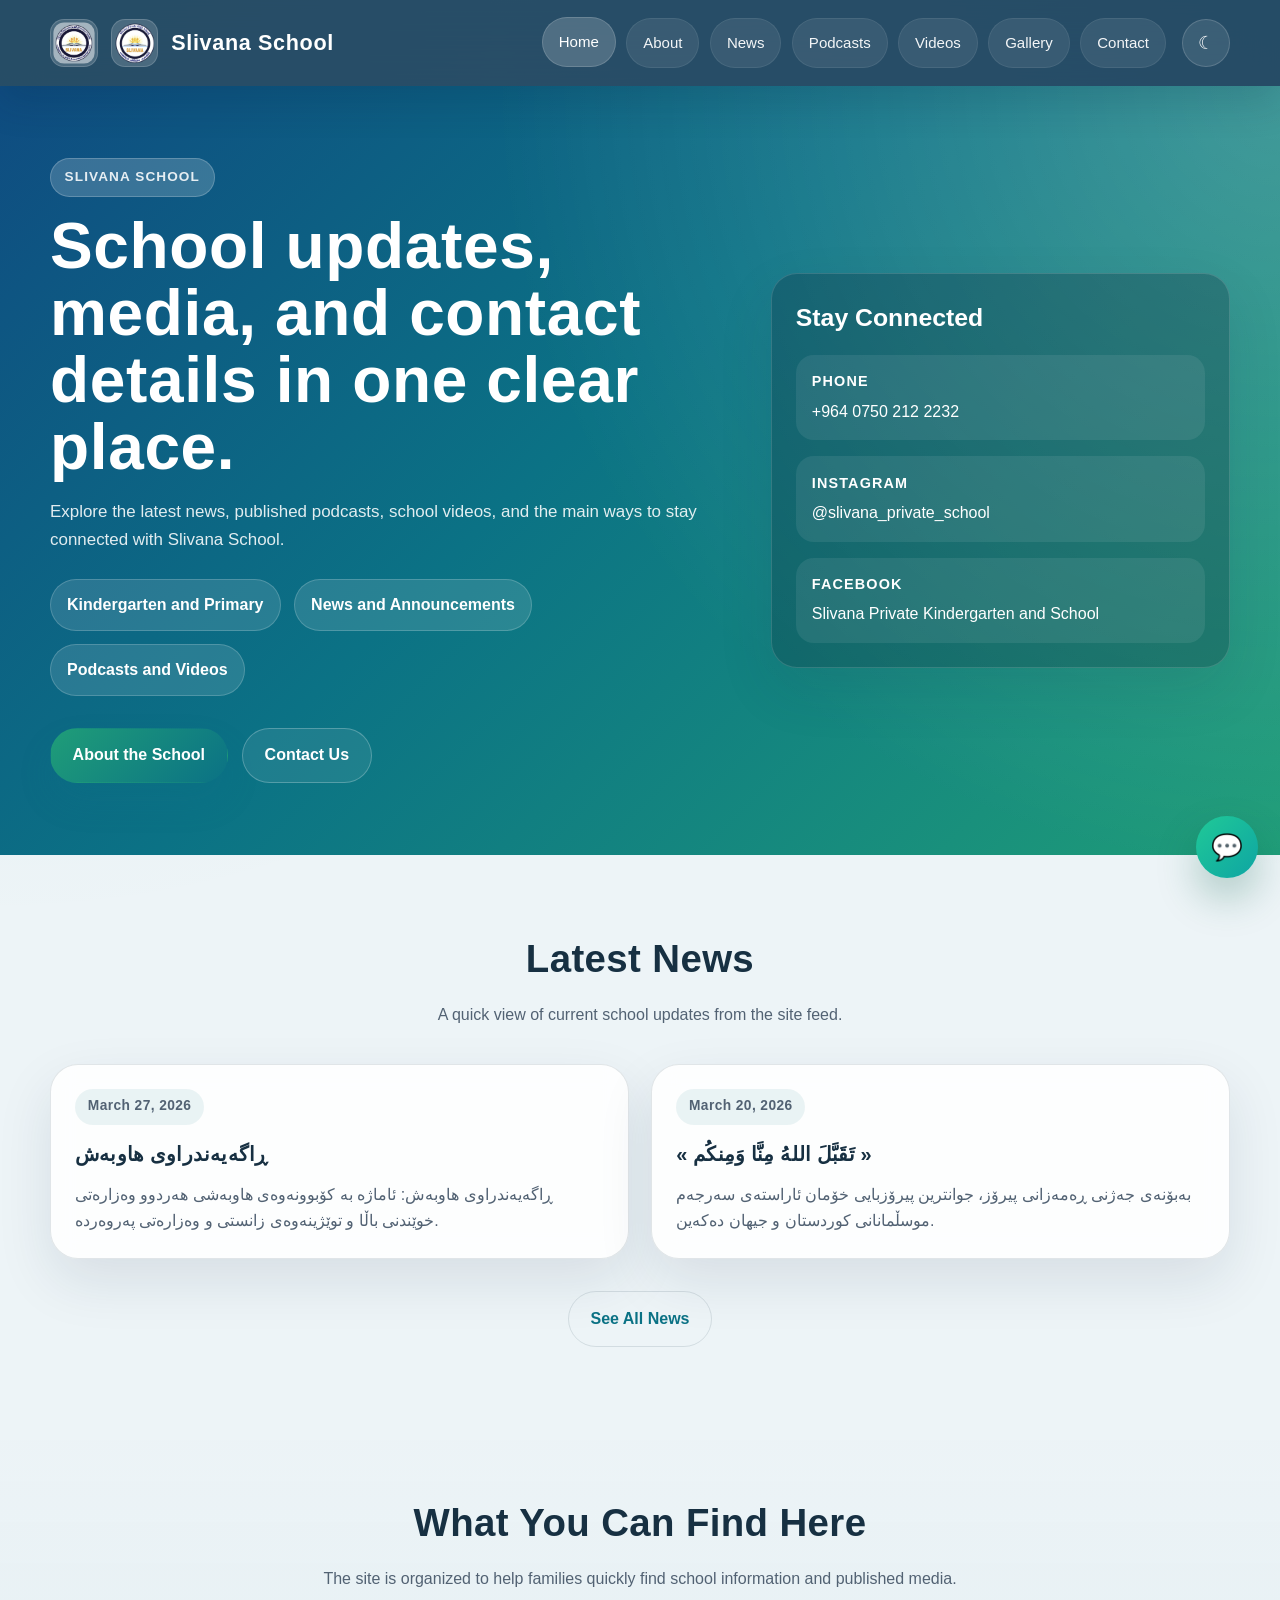
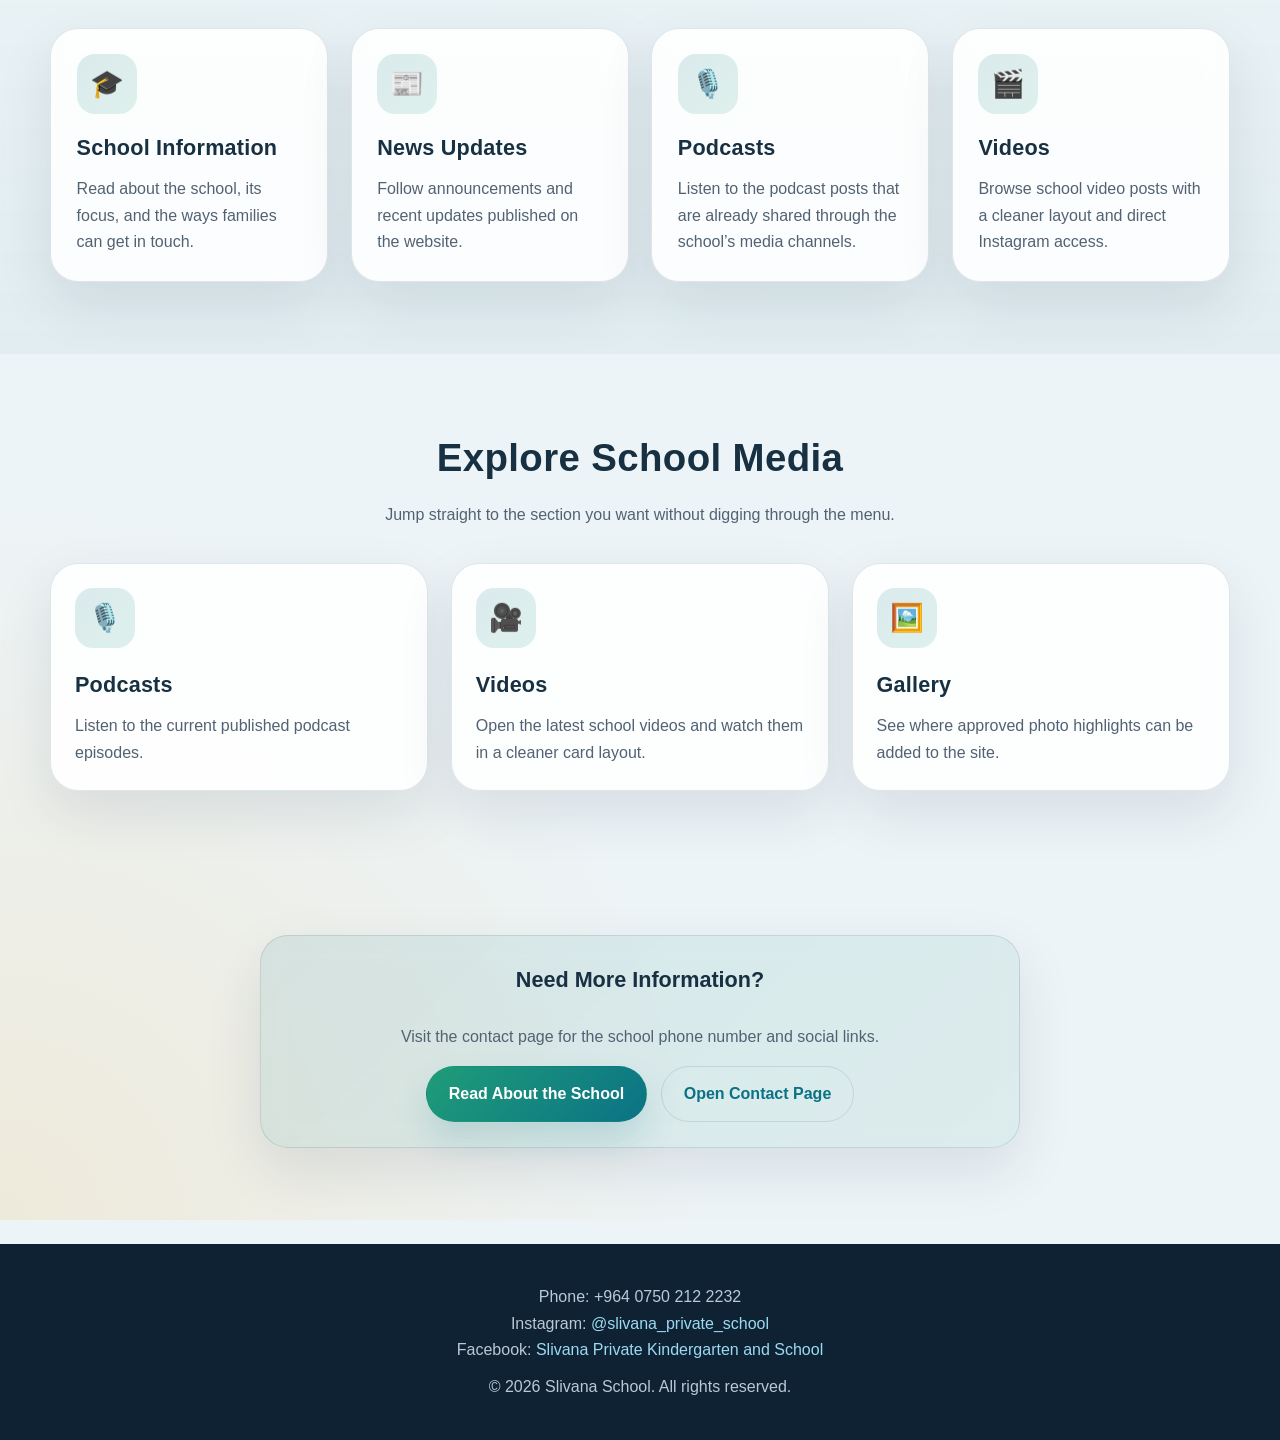
==== commit 4bce0486: "modified:   about.html 	modified:   contact.html 	modified:   css/responsive.css 	modified:   css/st" ====
--- a/index.html
+++ b/index.html
@@ -17,7 +17,7 @@
                 <img src="assets/logos/high-school-logo.png" alt="Slivana High School Logo" class="logo-img">
                 <h1>Slivana School</h1>
             </div>
-            <nav>
+            <nav id="site-nav">
                 <ul>
                     <li><a href="index.html">Home</a></li>
                     <li><a href="about.html">About</a></li>
@@ -28,7 +28,10 @@
                     <li><a href="contact.html">Contact</a></li>
                 </ul>
             </nav>
-            <button id="theme-toggle" class="theme-toggle" aria-label="Toggle light and dark mode">🌙</button>
+            <div class="header-actions">
+                <button id="theme-toggle" class="theme-toggle" aria-label="Toggle light and dark mode">🌙</button>
+                <button class="nav-toggle" type="button" aria-expanded="false" aria-controls="site-nav" aria-label="Toggle navigation">Menu</button>
+            </div>
         </div>
     </header>
 
--- a/css/style.css
+++ b/css/style.css
@@ -192,6 +192,7 @@
     display: flex;
     align-items: center;
     gap: 0.8rem;
+    min-width: 0;
 }
 
 .logo-img {
@@ -216,6 +217,10 @@
     flex-wrap: wrap;
     justify-content: center;
     gap: 0.65rem;
+}
+
+nav {
+    justify-self: end;
 }
 
 nav a {
@@ -239,6 +244,13 @@
     transform: translateY(-1px);
 }
 
+.header-actions {
+    display: flex;
+    align-items: center;
+    justify-content: flex-end;
+    gap: 0.65rem;
+}
+
 .theme-toggle {
     appearance: none;
     border: 1px solid rgba(255, 255, 255, 0.16);
@@ -253,6 +265,26 @@
 }
 
 .theme-toggle:hover {
+    transform: translateY(-1px);
+    background: rgba(255, 255, 255, 0.2);
+}
+
+.nav-toggle {
+    display: none;
+    appearance: none;
+    border: 1px solid rgba(255, 255, 255, 0.16);
+    background: rgba(255, 255, 255, 0.1);
+    color: #ffffff;
+    min-height: 48px;
+    padding: 0.72rem 1rem;
+    border-radius: 999px;
+    cursor: pointer;
+    font: inherit;
+    font-weight: 700;
+    transition: transform 0.25s ease, background 0.25s ease;
+}
+
+.nav-toggle:hover {
     transform: translateY(-1px);
     background: rgba(255, 255, 255, 0.2);
 }
--- a/css/responsive.css
+++ b/css/responsive.css
@@ -1,16 +1,7 @@
 @media (max-width: 1080px) {
-    header .container {
-        grid-template-columns: 1fr;
-        padding: 1rem 0;
-    }
-
     .logo,
     nav ul {
         justify-content: center;
-    }
-
-    .theme-toggle {
-        justify-self: center;
     }
 
     .hero-layout,
@@ -41,6 +32,10 @@
     .search-container {
         width: 100%;
     }
+
+    .gallery-posts {
+        grid-template-columns: 1fr;
+    }
 }
 
 @media (max-width: 760px) {
@@ -48,21 +43,59 @@
         padding: 3.5rem 0;
     }
 
+    header .container {
+        grid-template-columns: minmax(0, 1fr) auto;
+        gap: 0.75rem;
+        padding: 0.8rem 0;
+        min-height: auto;
+    }
+
     .logo {
-        flex-wrap: wrap;
+        flex-wrap: nowrap;
+        min-width: 0;
     }
 
     .logo h1 {
-        width: 100%;
-        text-align: center;
+        width: auto;
+        min-width: 0;
+        text-align: left;
+        white-space: nowrap;
+        overflow: hidden;
+        text-overflow: ellipsis;
+    }
+
+    nav {
+        display: none;
+        grid-column: 1 / -1;
+        width: 100%;
+        margin-top: 0.2rem;
+    }
+
+    nav.is-open {
+        display: block;
     }
 
     nav ul {
         gap: 0.55rem;
+        display: grid;
+        grid-template-columns: repeat(2, minmax(0, 1fr));
+        padding-top: 0.35rem;
     }
 
     nav a {
         width: 100%;
+        min-height: 44px;
+        padding: 0.72rem 0.8rem;
+    }
+
+    .header-actions {
+        gap: 0.5rem;
+    }
+
+    .nav-toggle {
+        display: inline-flex;
+        align-items: center;
+        justify-content: center;
     }
 
     .hero,
@@ -75,6 +108,221 @@
     .page-hero h2,
     .section-header h3 {
         font-size: clamp(2rem, 9vw, 2.8rem);
+    }
+
+    .hero-panel,
+    .feature-card,
+    .about-text,
+    .contact-info-box,
+    .contact-form-box,
+    .media-card,
+    .gallery-card,
+    .quick-link-card,
+    .news-card,
+    .gallery-placeholder-card,
+    .info-card,
+    .cta-content,
+    .state-card {
+        border-radius: 22px;
+    }
+
+    .media-frame {
+        min-height: clamp(320px, 54vh, 500px);
+    }
+
+    .gallery-card-frame {
+        min-height: clamp(320px, 54vh, 500px);
+    }
+
+    .hero-buttons,
+    .cta-buttons {
+        width: 100%;
+    }
+
+    .hero-buttons .btn,
+    .cta-buttons .btn,
+    .gallery-card-details .btn,
+    .news-card-actions .btn,
+    .media-details .btn {
+        width: 100%;
+    }
+
+    .gallery-card-details {
+        flex-direction: column;
+        align-items: stretch;
+    }
+
+    .features-grid,
+    .news-grid,
+    .quick-links-grid {
+        grid-template-columns: 1fr;
+    }
+}
+
+@media (max-width: 560px) {
+    .container {
+        width: min(100% - 1.1rem, 1180px);
+    }
+
+    header .container {
+        gap: 0.6rem;
+        padding: 0.72rem 0;
+    }
+
+    .logo-img {
+        height: 38px;
+    }
+
+    .logo h1 {
+        font-size: 1.05rem;
+    }
+
+    .theme-toggle {
+        width: 42px;
+        height: 42px;
+    }
+
+    .nav-toggle {
+        min-height: 42px;
+        padding: 0.64rem 0.9rem;
+        font-size: 0.88rem;
+    }
+
+    .eyebrow,
+    .hero-badges span,
+    .media-tab,
+    nav a,
+    .btn,
+    .contact-form-box button {
+        font-size: 0.9rem;
+    }
+
+    .hero-panel-list li,
+    .feature-card,
+    .news-card,
+    .quick-link-card,
+    .about-text,
+    .contact-info-box,
+    .contact-form-box,
+    .media-card,
+    .gallery-card,
+    .gallery-placeholder-card,
+    .state-card,
+    .cta-content,
+    .info-card {
+        padding: 1.2rem;
+    }
+
+    .hero,
+    .page-hero {
+        padding-top: 2.75rem;
+        padding-bottom: 2.5rem;
+    }
+
+    .hero-content,
+    .page-hero-content,
+    .section-header,
+    .section-header-left {
+        text-align: left;
+    }
+
+    .hero-badges,
+    .hero-buttons,
+    .cta-buttons,
+    .media-tabs {
+        width: 100%;
+    }
+
+    .hero-badges span,
+    .media-tab {
+        width: 100%;
+        justify-content: center;
+    }
+
+    .hero-content h2,
+    .page-hero h2 {
+        margin-top: 0.85rem;
+        line-height: 1.1;
+    }
+
+    .section-header {
+        margin-bottom: 1.5rem;
+    }
+
+    .section-toolbar {
+        gap: 1rem;
+    }
+
+    .search-field input,
+    .form-group input,
+    .form-group textarea {
+        padding: 0.9rem;
+        border-radius: 14px;
+    }
+
+    .feature-icon,
+    .quick-link-icon {
+        width: 52px;
+        height: 52px;
+        font-size: 1.45rem;
+        border-radius: 16px;
+    }
+
+    .media-frame {
+        min-height: 380px;
+        border-radius: 18px;
+    }
+
+    .gallery-card-frame {
+        min-height: 380px;
+        border-radius: 18px;
+    }
+
+    .media-card,
+    .gallery-card {
+        gap: 1rem;
+    }
+
+    .meta-label {
+        font-size: 0.8rem;
+        padding: 0.35rem 0.7rem;
+    }
+
+    .contact-form-box button,
+    .contact-wrapper .btn {
+        width: 100%;
+    }
+
+    .news-card-content {
+        font-size: 0.96rem;
+    }
+
+    .whatsapp-btn {
+        width: 52px;
+        height: 52px;
+        right: 14px;
+        bottom: 14px;
+        font-size: 1.25rem;
+    }
+}
+
+@media (max-width: 420px) {
+    section {
+        padding: 2.75rem 0;
+    }
+
+    nav ul {
+        grid-template-columns: 1fr;
+    }
+
+    nav a {
+        font-size: 0.88rem;
+    }
+
+    .hero-content h2,
+    .page-hero h2,
+    .section-header h3 {
+        font-size: clamp(1.7rem, 9vw, 2.1rem);
     }
 
     .hero-panel,
@@ -85,69 +333,20 @@
     .media-card,
     .quick-link-card,
     .news-card,
-    .gallery-placeholder-card,
+    .gallery-card,
     .info-card,
     .cta-content,
     .state-card {
-        border-radius: 22px;
-    }
-
-    .media-frame {
-        min-height: clamp(360px, 58vh, 560px);
+        padding: 1rem;
+        border-radius: 18px;
+    }
+
+    .media-frame,
+    .gallery-card-frame {
+        min-height: 340px;
+    }
+
+    .results-summary {
+        font-size: 0.88rem;
     }
 }
-
-@media (max-width: 560px) {
-    .container {
-        width: min(100% - 1.1rem, 1180px);
-    }
-
-    .logo-img {
-        height: 42px;
-    }
-
-    .logo h1 {
-        font-size: 1.15rem;
-    }
-
-    .theme-toggle {
-        width: 44px;
-        height: 44px;
-    }
-
-    .eyebrow,
-    .hero-badges span,
-    .media-tab,
-    nav a,
-    .btn,
-    .contact-form-box button {
-        font-size: 0.9rem;
-    }
-
-    .hero-panel-list li,
-    .feature-card,
-    .news-card,
-    .quick-link-card,
-    .about-text,
-    .contact-info-box,
-    .contact-form-box,
-    .media-card,
-    .gallery-placeholder-card,
-    .state-card,
-    .cta-content,
-    .info-card {
-        padding: 1.2rem;
-    }
-
-    .media-frame {
-        min-height: 460px;
-    }
-
-    .whatsapp-btn {
-        width: 56px;
-        height: 56px;
-        right: 16px;
-        bottom: 16px;
-        font-size: 1.4rem;
-    }
-}
